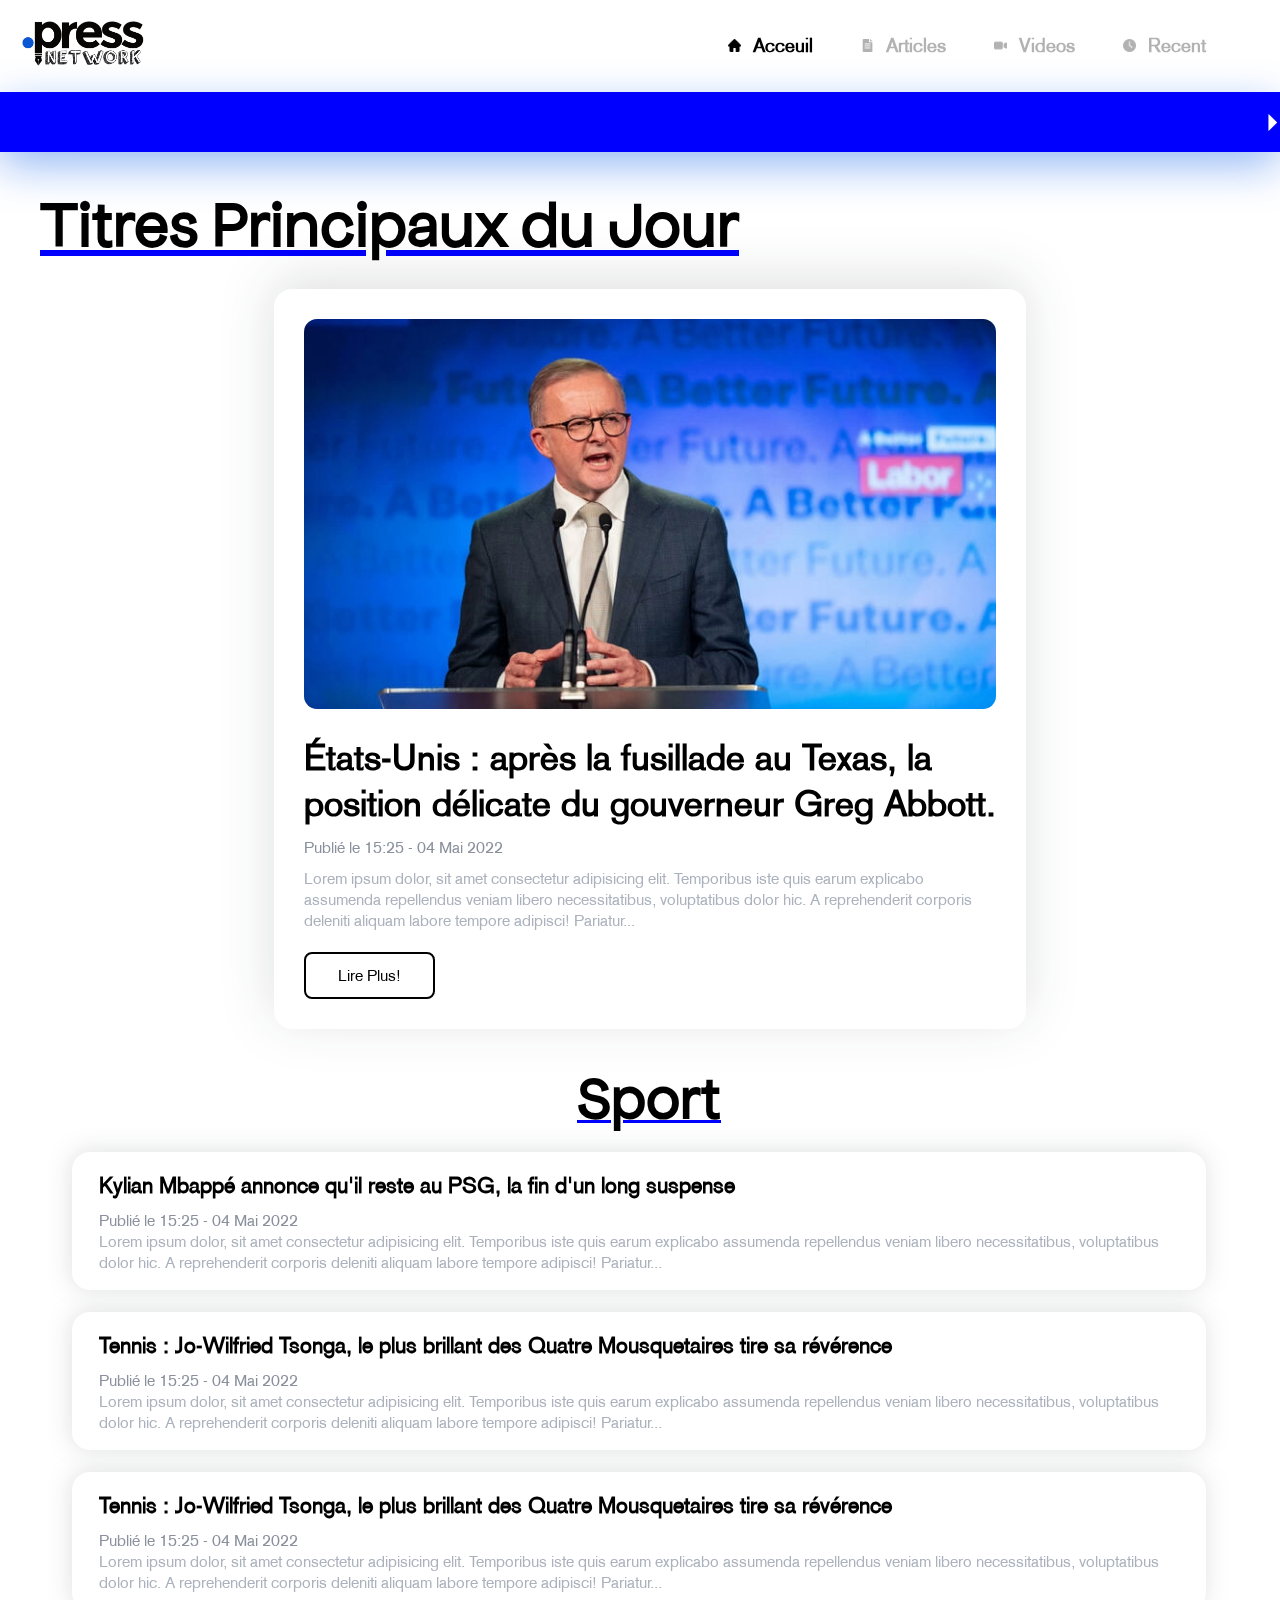
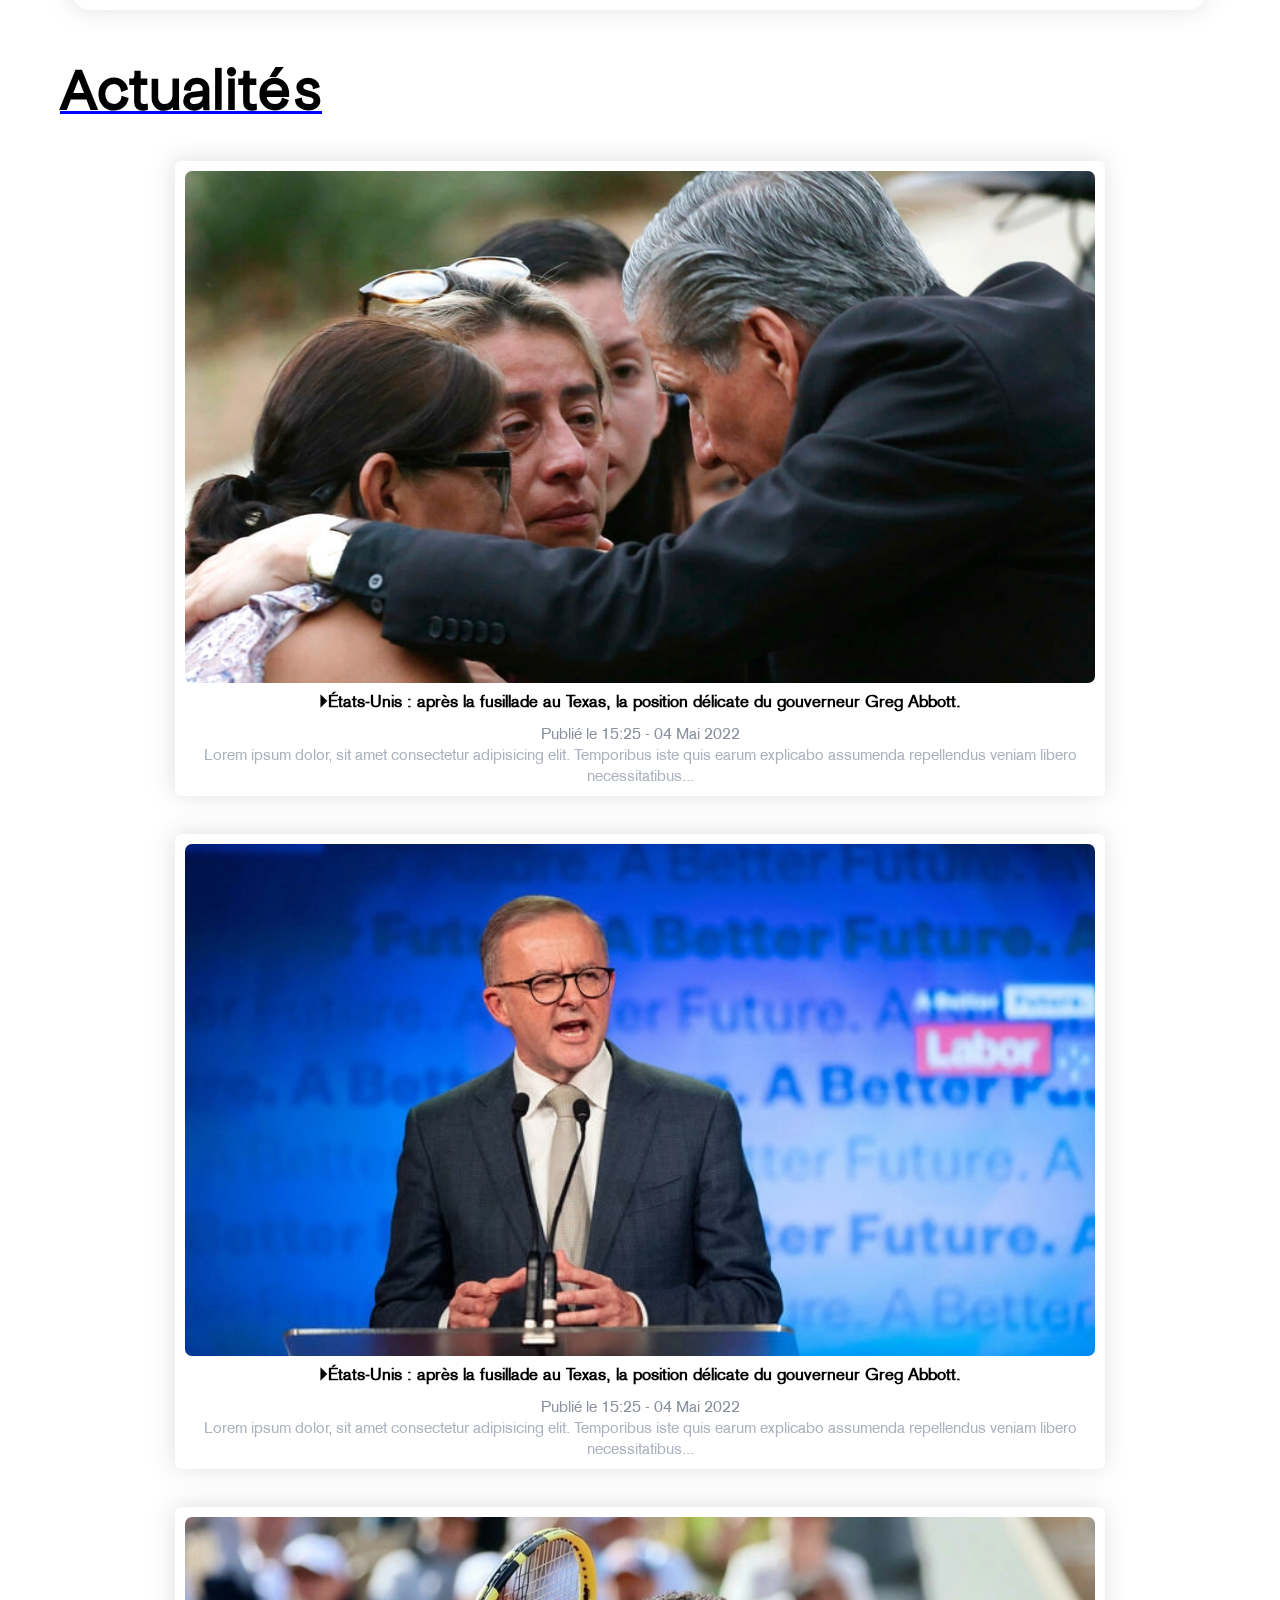
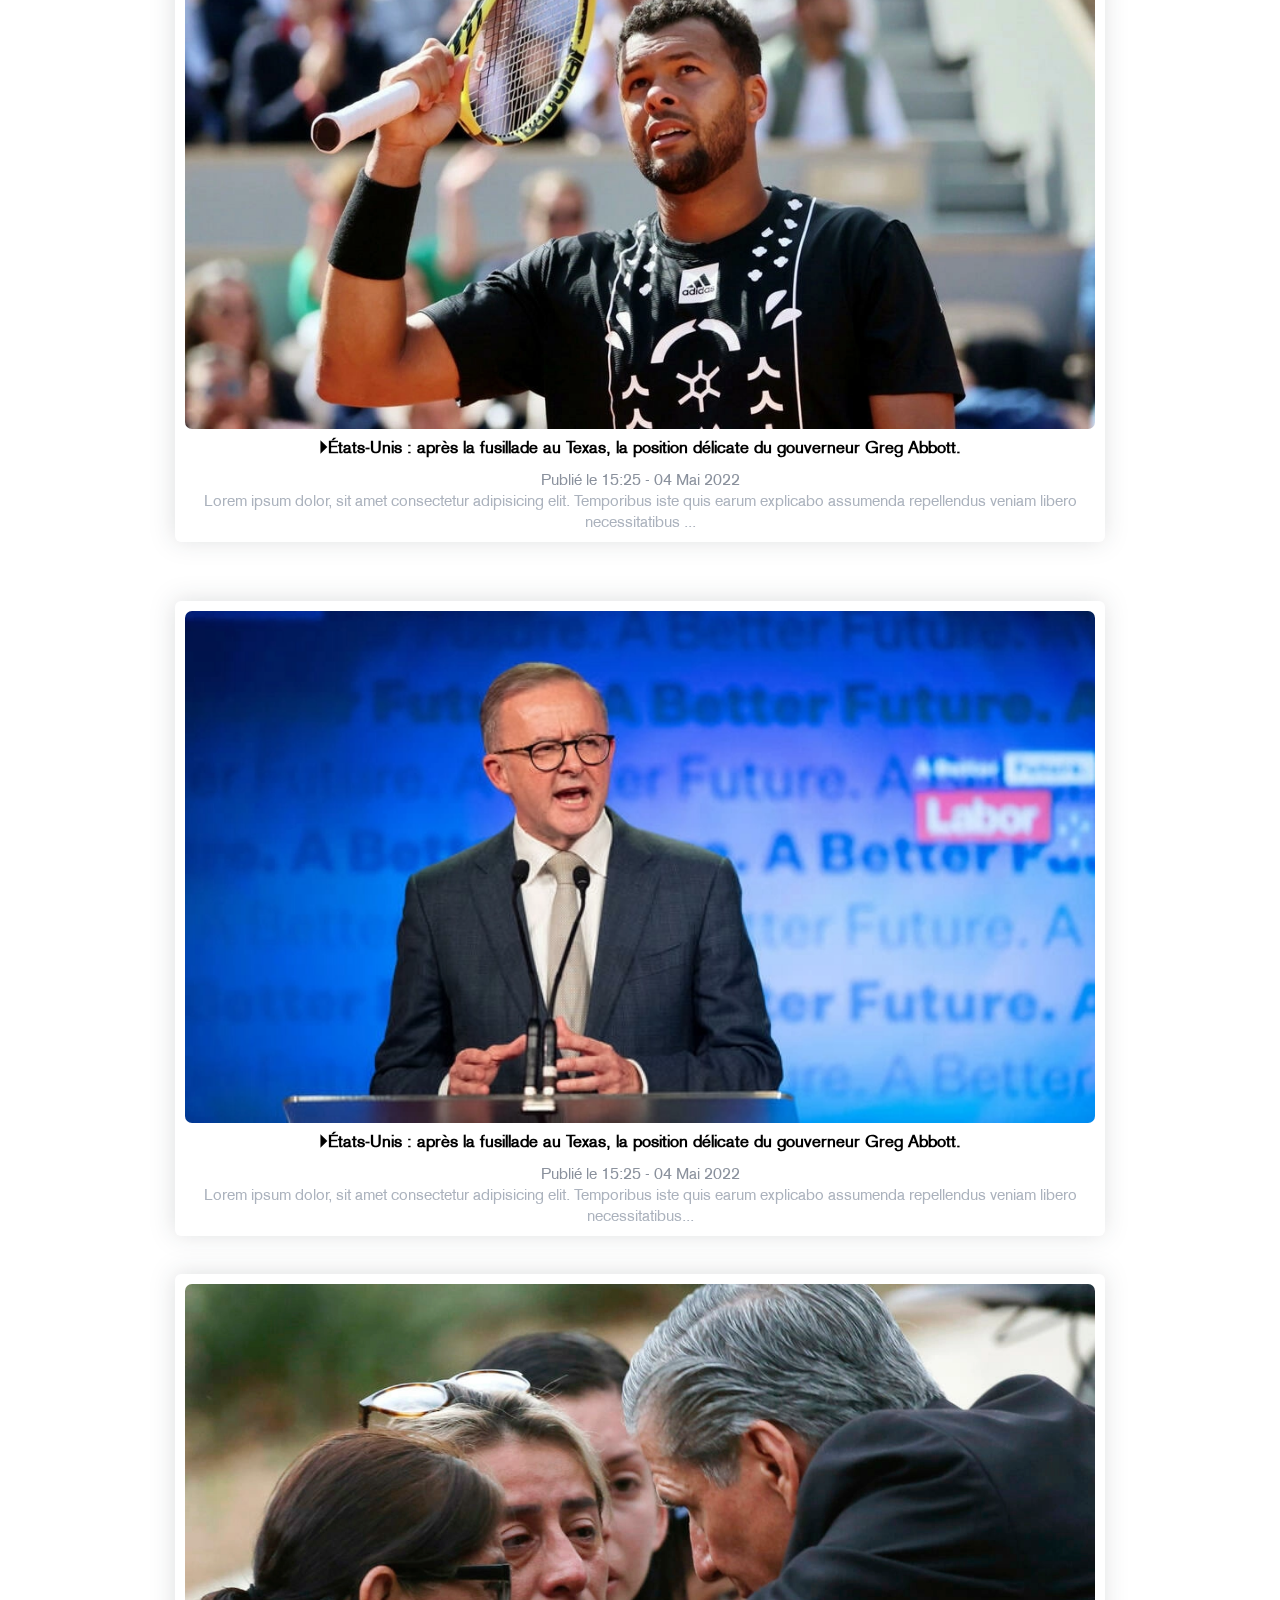
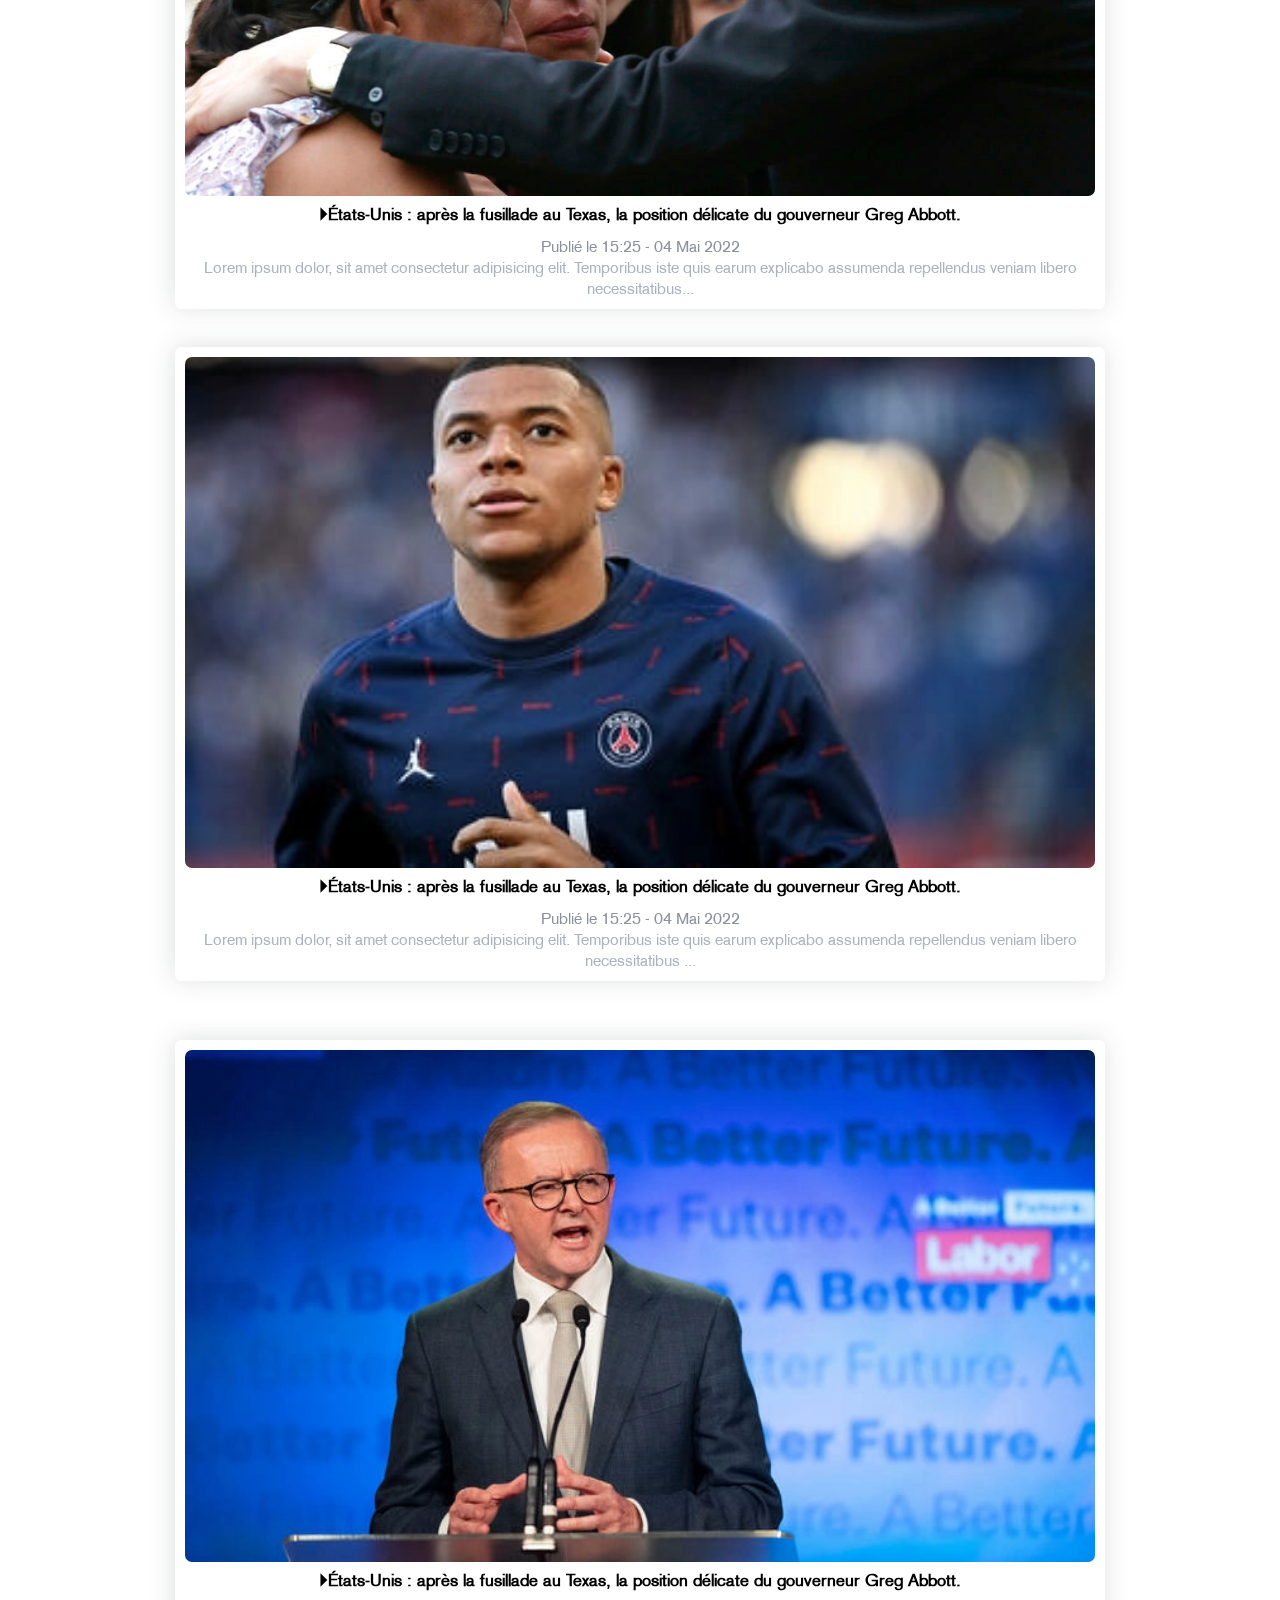
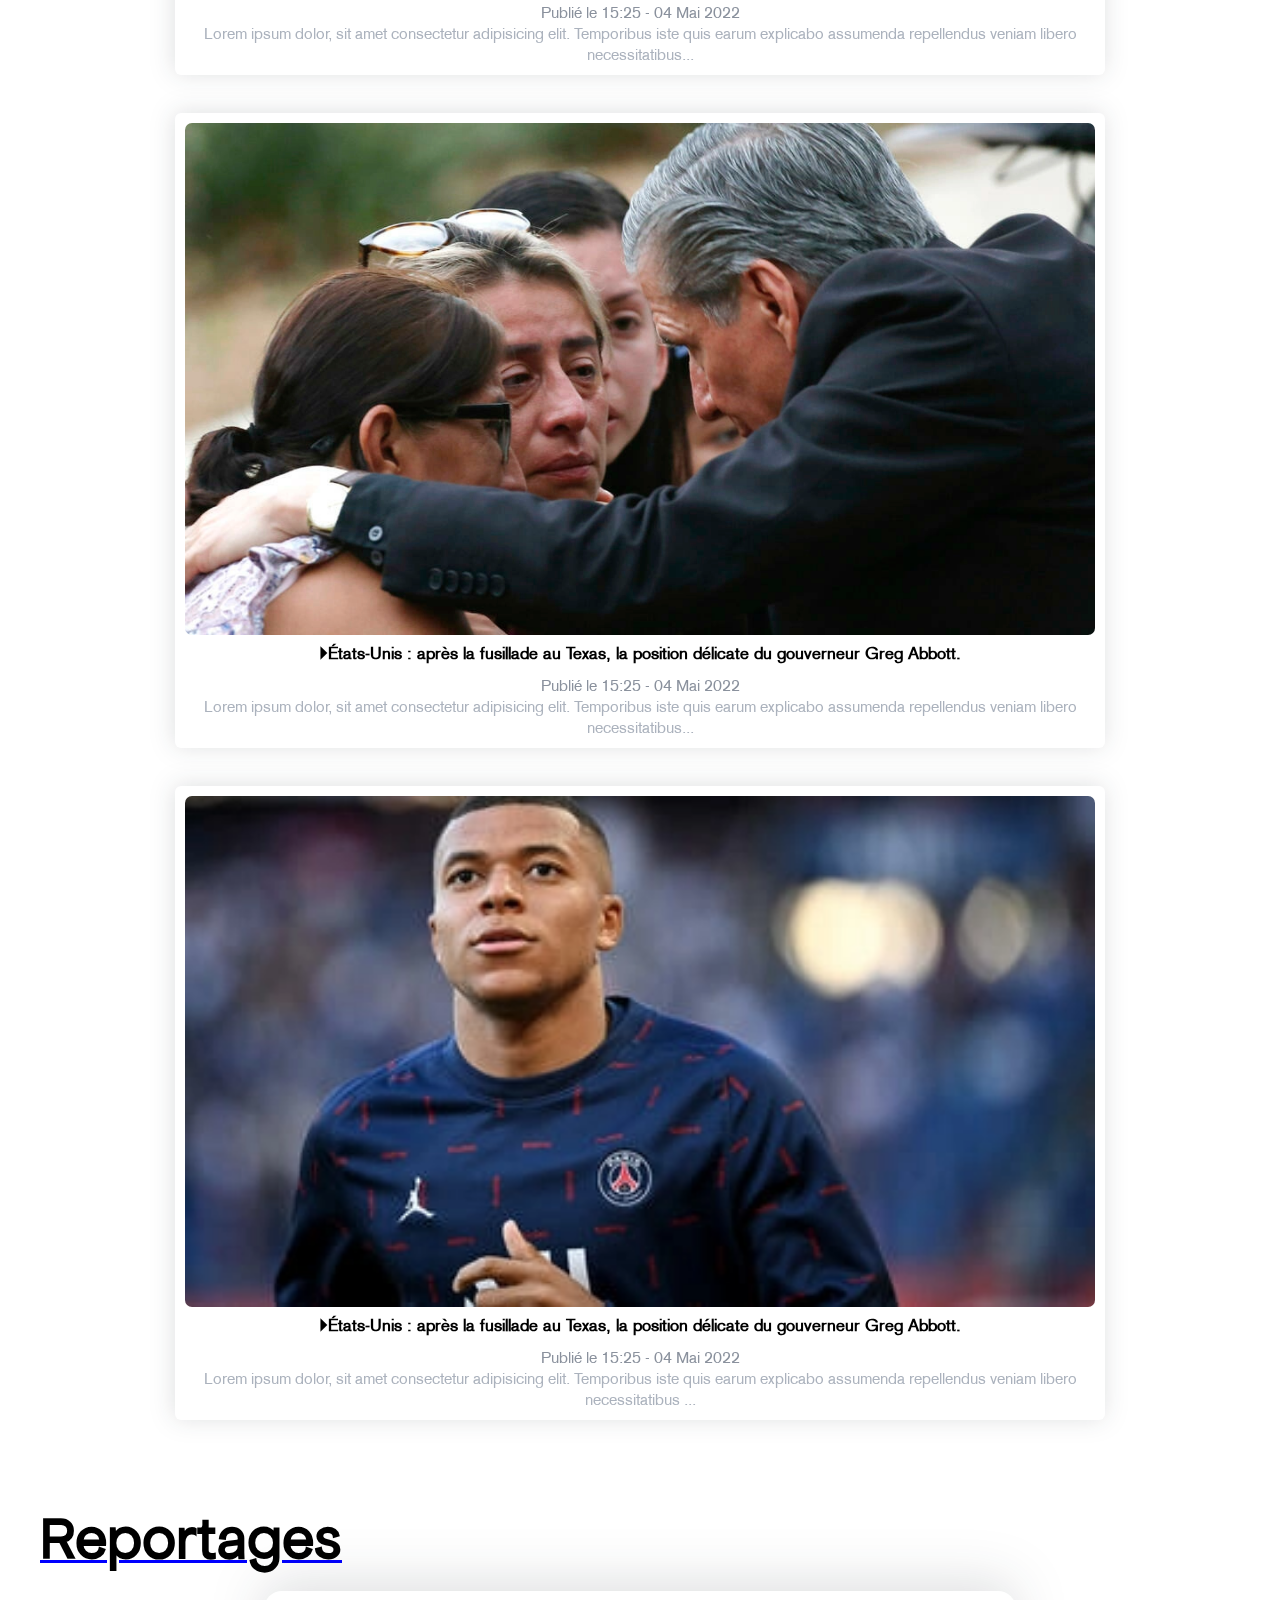
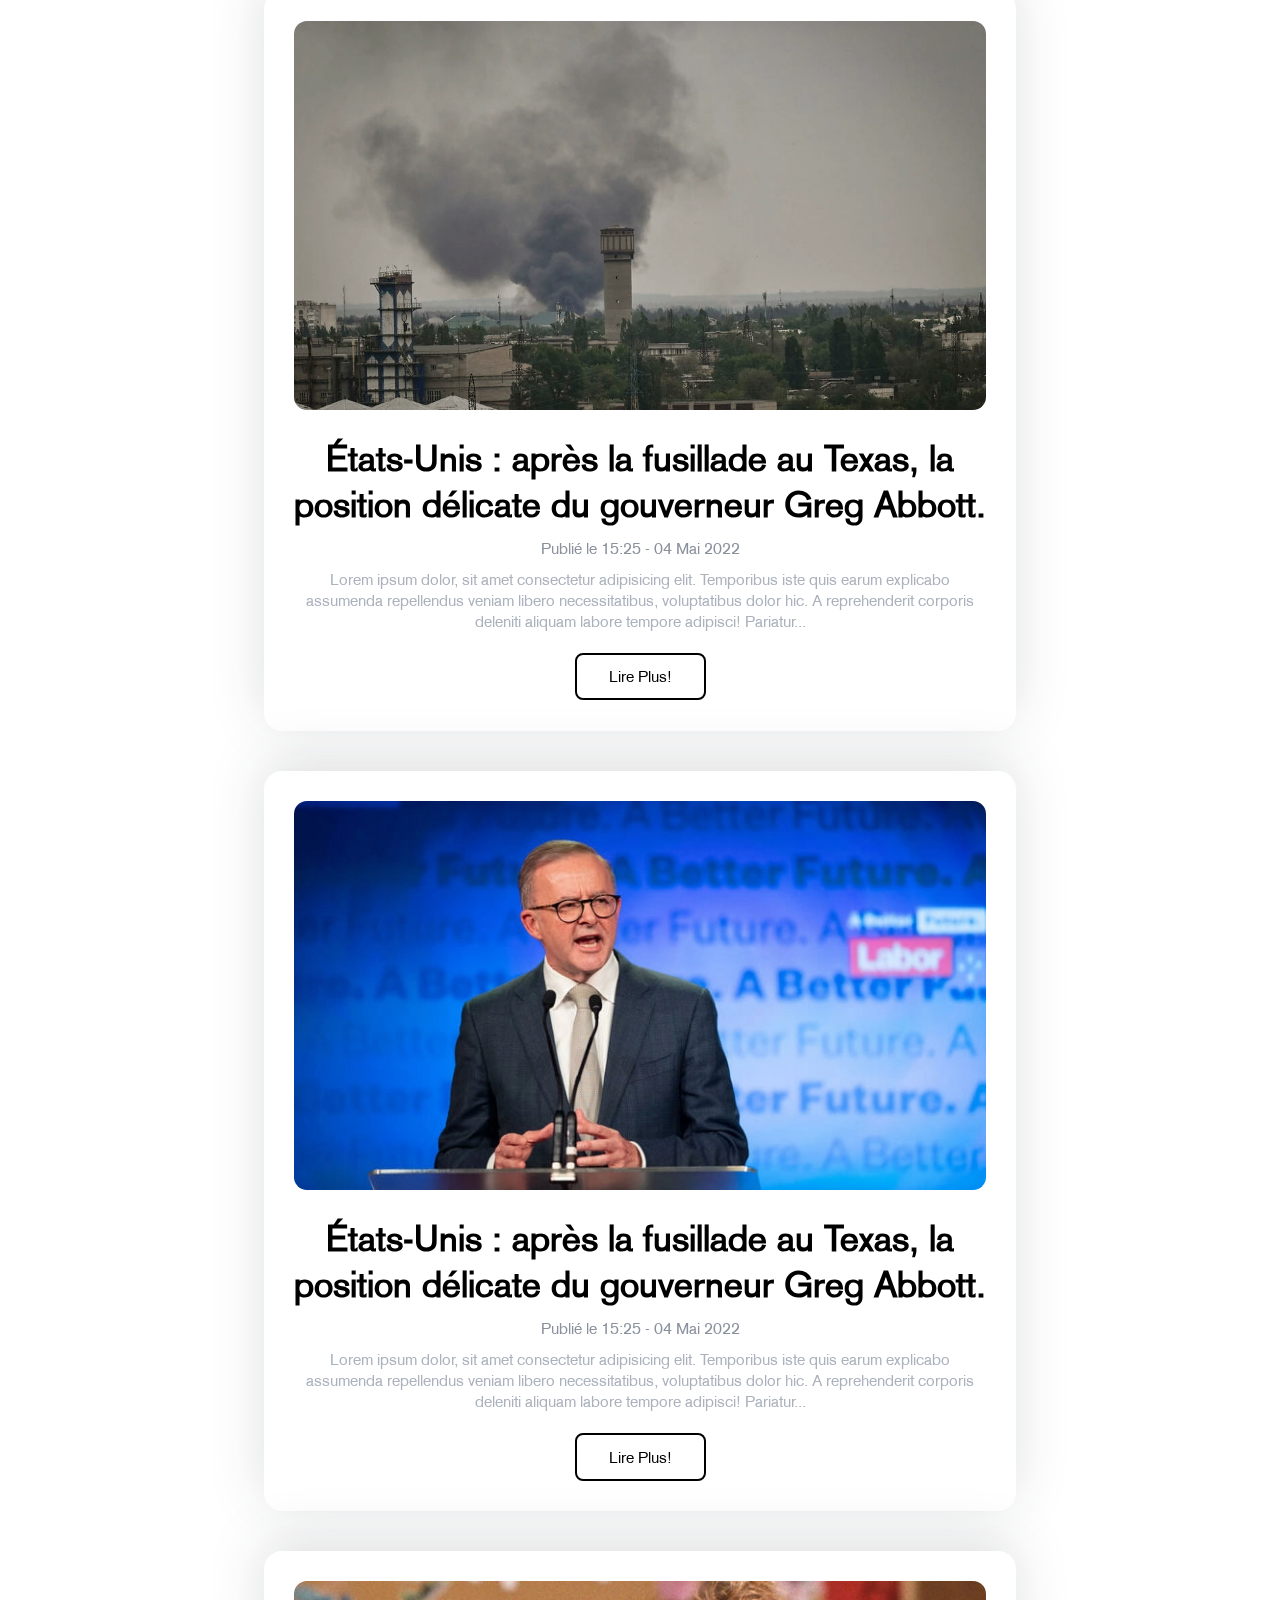
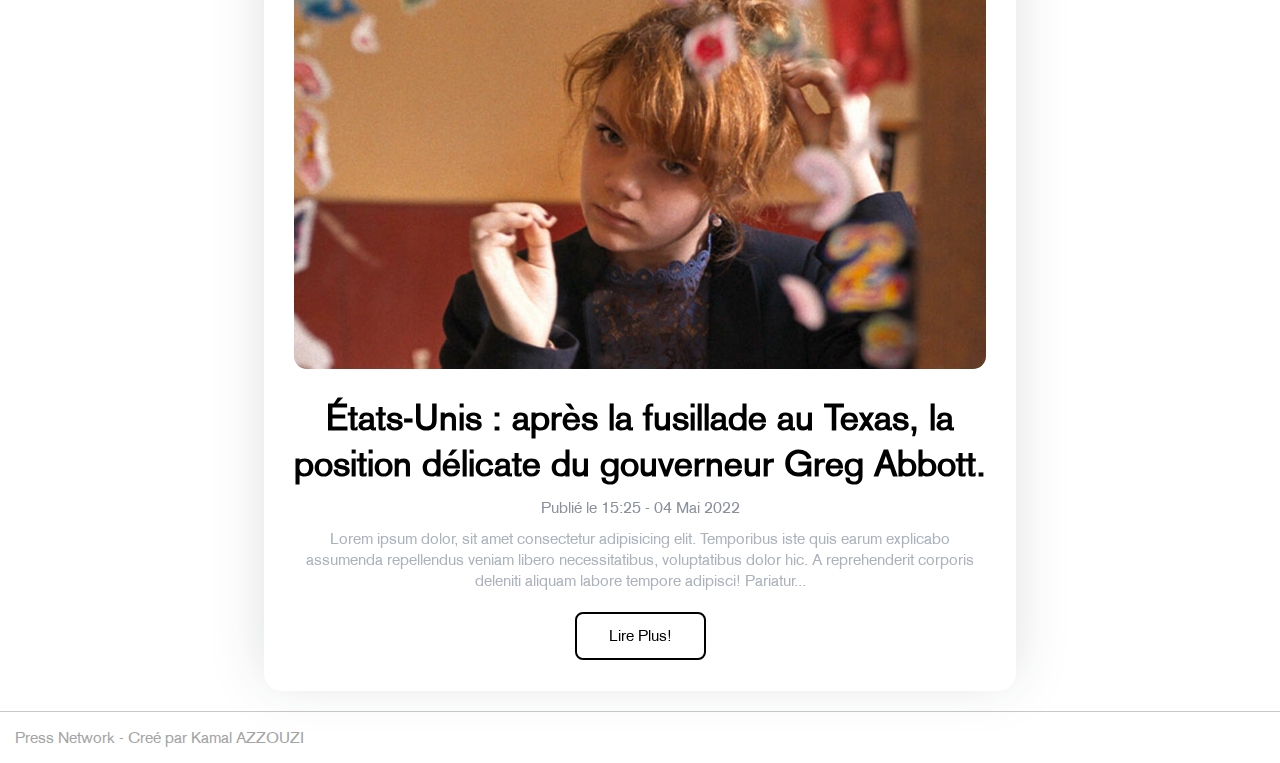
==== index.html @ fc808756 "v1.0" ====
<!DOCTYPE html>
<html lang="en">
<head>
    <meta charset="UTF-8">
    <meta http-equiv="X-UA-Compatible" content="IE=edge">
    <meta name="viewport" content="width=device-width, initial-scale=1.0">
    <link rel="stylesheet" href="/CSS/style.css">
    <link rel="shortcut icon" href="/Images/favicon.ico" type="image/x-icon">
    <title>Press Network - Projet</title>
</head>
<body>
    <div>
        <nav class="nav-bar"  id="top">
            <a href="#1"><img class="logo" src="/Images/main_logo.png" alt=""></a>
            <ul class="nav-menu">
                <li id="current"><img class="nav-icon"  src="/Images/home.png" alt=""><a href="index.html">Acceuil</a></li>
                <li><img class="nav-icon" src="/Images/letter.png" alt=""><a href="article.html">Articles</a></li>
                <li><img class="nav-icon" src="/Images/video-camera.png" alt=""><a href="#3">Videos</a></li>
                <li><img class="nav-icon" src="/Images/time.png" alt=""><a href="#4">Recent</a></li>
            </ul>
            <div class="hamburger">
                <span class="bar"></span>
                <span class="bar"></span>
                <span class="bar"></span>
            </div>
        </nav>
    </div>
    <div class="live">
        <p class="scrolling">⏵ Live news : Le Portugais Joao Almeida, à l'arrivée de la 9e étape du Giro, le 15 mai 2022 à Bockhaus Mountain, près de Chieti &nbsp; &nbsp; &nbsp; &nbsp; ⎼⎼ &nbsp; &nbsp; &nbsp; &nbsp; Guerre en Ukraine: La banque mondiale craint une récession mondiale</p>
    </div>
    <h1 class="mainTitle">Titres Principaux du Jour</h1>
    <div class="main">
        <div class="category-menu">
            <br>
            <h3> Categories</h3>
            <br>
            <br>
            <ul>
                <li><a href="">Politique</a></li>
                <li><a href="">Sport</a></li>
                <li><a href="">Economie</a></li>
                <li><a href="">Santé</a></li>
                <li><a href="">Téchnologie</a></li>
            </ul>
        </div>
        <div class="main-heading">
            <img src="/Images/000_32AP2DE.webp" alt="">
            <br>
            <br>
            <h2 class="article-title"><a href="">États-Unis : après la fusillade au Texas, la position délicate du gouverneur Greg Abbott.</a></h2>
            <p class="date-publication">Publié le 15:25 - 04 Mai 2022</p>
            <p class="description">Lorem ipsum dolor, sit amet consectetur adipisicing elit. 
            Temporibus iste quis earum explicabo assumenda repellendus 
            veniam libero necessitatibus, voluptatibus dolor hic. A reprehenderit 
            corporis deleniti aliquam labore tempore adipisci! Pariatur...</p>
            <br>
            <a href="/article-page.html"><button class="read-more">Lire Plus!</button></a>
        </div>
        <div class="cards">
            <h1>Sport</h1>
            <br>
            <div class="small-card">
                <div class="desc">
                    <h2 class="card-title"><a href="">Kylian Mbappé annonce qu'il reste au PSG, la fin d'un long suspense</a></h2>
                    <p class="date-publication-card">Publié le 15:25 - 04 Mai 2022</p>
                    <p class="card-description">Lorem ipsum dolor, sit amet consectetur adipisicing elit. 
                    Temporibus iste quis earum explicabo assumenda repellendus 
                    veniam libero necessitatibus, voluptatibus dolor hic. A reprehenderit 
                    corporis deleniti aliquam labore tempore adipisci! Pariatur...</p>
                </div>
            </div>
            <br>
            <div class="small-card">
                <div class="desc">
                    <h2 class="card-title"><a href="">Tennis : Jo-Wilfried Tsonga, le plus brillant des Quatre Mousquetaires tire sa révérence</a></h2>
                    <p class="date-publication-card">Publié le 15:25 - 04 Mai 2022</p>
                    <p class="card-description">Lorem ipsum dolor, sit amet consectetur adipisicing elit. 
                    Temporibus iste quis earum explicabo assumenda repellendus 
                    veniam libero necessitatibus, voluptatibus dolor hic. A reprehenderit 
                    corporis deleniti aliquam labore tempore adipisci! Pariatur...</p>
                </div>
            </div>
            <br>
            <div class="small-card">
                <div class="desc">
                    <h2 class="card-title"><a href="">Tennis : Jo-Wilfried Tsonga, le plus brillant des Quatre Mousquetaires tire sa révérence</a></h2>
                    <p class="date-publication-card">Publié le 15:25 - 04 Mai 2022</p>
                    <p class="card-description">Lorem ipsum dolor, sit amet consectetur adipisicing elit. 
                    Temporibus iste quis earum explicabo assumenda repellendus 
                    veniam libero necessitatibus, voluptatibus dolor hic. A reprehenderit 
                    corporis deleniti aliquam labore tempore adipisci! Pariatur...</p>
                </div>
            </div>
            <br>
        </div>
    </div>

    <div class="videos">
        <h1>Actualités</h1>
        <br>
    <center>
        <ul class="vid-list">
            <li class="card-container">
                <div class="video-card">
                    <a href=""><img class="video-img" src="/Images/AP22145084513318.webp" alt=""></a>
                    <div class="desc">
                        <h2 class="card-title"><a href="">⏵États-Unis : après la fusillade au Texas, la position délicate du gouverneur Greg Abbott.</a></h2>
                        <p class="date-publication-card">Publié le 15:25 - 04 Mai 2022</p>
                        <p class="card-description">Lorem ipsum dolor, sit amet consectetur adipisicing elit. 
                        Temporibus iste quis earum explicabo assumenda repellendus 
                        veniam libero necessitatibus...</p>
                    </div>
                </div>
            </li>
            <li class="card-container">
                <div class="video-card">
                    <a href=""><img class="video-img" src="/Images/000_32AP2DE.webp" alt=""></a>
                    <div class="desc">
                        <h2 class="card-title"><a href="">⏵États-Unis : après la fusillade au Texas, la position délicate du gouverneur Greg Abbott.</a></h2>
                        <p class="date-publication-card">Publié le 15:25 - 04 Mai 2022</p>
                        <p class="card-description">Lorem ipsum dolor, sit amet consectetur adipisicing elit. 
                        Temporibus iste quis earum explicabo assumenda repellendus 
                        veniam libero necessitatibus...</p>
                    </div>
                </div>
            </li>
            <li class="card-container">
                <div class="video-card">
                    <a href=""><img class="video-img" src="/Images/20220524-tsonga-roland-prw-m.webp" alt=""></a>
                    <div class="desc">
                        <h2 class="card-title"><a href="">⏵États-Unis : après la fusillade au Texas, la position délicate du gouverneur Greg Abbott.</a></h2>
                        <p class="date-publication-card">Publié le 15:25 - 04 Mai 2022</p>
                        <p class="card-description">Lorem ipsum dolor, sit amet consectetur adipisicing elit. 
                        Temporibus iste quis earum explicabo assumenda repellendus 
                        veniam libero necessitatibus ...</p>
                    </div>
                </div>
            </li>
        </ul>
        <br>
        <ul class="vid-list">
                <li class="card-container">
                    <div class="video-card">
                        <a href=""><img class="video-img" src="/Images/000_32AP2DE.webp" alt=""></a>
                        <div class="desc">
                            <h2 class="card-title"><a href="">⏵États-Unis : après la fusillade au Texas, la position délicate du gouverneur Greg Abbott.</a></h2>
                            <p class="date-publication-card">Publié le 15:25 - 04 Mai 2022</p>
                            <p class="card-description">Lorem ipsum dolor, sit amet consectetur adipisicing elit. 
                            Temporibus iste quis earum explicabo assumenda repellendus 
                            veniam libero necessitatibus...</p>
                        </div>
                    </div>
                </li>
                <li class="card-container">
                    <div class="video-card">
                        <a href=""><img class="video-img" src="/Images/AP22145084513318.webp" alt=""></a>
                        <div class="desc">
                            <h2 class="card-title"><a href="">⏵États-Unis : après la fusillade au Texas, la position délicate du gouverneur Greg Abbott.</a></h2>
                            <p class="date-publication-card">Publié le 15:25 - 04 Mai 2022</p>
                            <p class="card-description">Lorem ipsum dolor, sit amet consectetur adipisicing elit. 
                            Temporibus iste quis earum explicabo assumenda repellendus 
                            veniam libero necessitatibus...</p>
                        </div>
                    </div>
                </li>
                <li class="card-container">
                    <div class="video-card">
                        <a href=""><img class="video-img" src="/Images/000_32AP7TN.webp" alt=""></a>
                        <div class="desc">
                            <h2 class="card-title"><a href="">⏵États-Unis : après la fusillade au Texas, la position délicate du gouverneur Greg Abbott.</a></h2>
                            <p class="date-publication-card">Publié le 15:25 - 04 Mai 2022</p>
                            <p class="card-description">Lorem ipsum dolor, sit amet consectetur adipisicing elit. 
                            Temporibus iste quis earum explicabo assumenda repellendus 
                            veniam libero necessitatibus ...</p>
                        </div>
                    </div>
                </li>
        </ul>
        <br>
        <ul class="vid-list">
            <li class="card-container">
                <div class="video-card">
                    <a href=""><img class="video-img" src="/Images/000_32AP2DE.webp" alt=""></a>
                    <div class="desc">
                        <h2 class="card-title"><a href="">⏵États-Unis : après la fusillade au Texas, la position délicate du gouverneur Greg Abbott.</a></h2>
                        <p class="date-publication-card">Publié le 15:25 - 04 Mai 2022</p>
                        <p class="card-description">Lorem ipsum dolor, sit amet consectetur adipisicing elit. 
                        Temporibus iste quis earum explicabo assumenda repellendus 
                        veniam libero necessitatibus...</p>
                    </div>
                </div>
            </li>
            <li class="card-container">
                <div class="video-card">
                    <a href=""><img class="video-img" src="/Images/AP22145084513318.webp" alt=""></a>
                    <div class="desc">
                        <h2 class="card-title"><a href="">⏵États-Unis : après la fusillade au Texas, la position délicate du gouverneur Greg Abbott.</a></h2>
                        <p class="date-publication-card">Publié le 15:25 - 04 Mai 2022</p>
                        <p class="card-description">Lorem ipsum dolor, sit amet consectetur adipisicing elit. 
                        Temporibus iste quis earum explicabo assumenda repellendus 
                        veniam libero necessitatibus...</p>
                    </div>
                </div>
            </li>
            <li class="card-container">
                <div class="video-card">
                    <a href=""><img class="video-img" src="/Images/000_32AP7TN.webp" alt=""></a>
                    <div class="desc">
                        <h2 class="card-title"><a href="">⏵États-Unis : après la fusillade au Texas, la position délicate du gouverneur Greg Abbott.</a></h2>
                        <p class="date-publication-card">Publié le 15:25 - 04 Mai 2022</p>
                        <p class="card-description">Lorem ipsum dolor, sit amet consectetur adipisicing elit. 
                        Temporibus iste quis earum explicabo assumenda repellendus 
                        veniam libero necessitatibus ...</p>
                    </div>
                </div>
            </li>
    </ul>
    </center>
    </div>
    <div class="trending">
        <h1>Reportages</h1>
        <br>
        <center>
        <div class="main-trends">
            <div class="main-heading">
                <img src="/Images/000_32AN9K9-1.webp" alt="">
                <br>
                <br>
                <h2 class="article-title"><a href="">États-Unis : après la fusillade au Texas, la position délicate du gouverneur Greg Abbott.</a></h2>
                <p class="date-publication">Publié le 15:25 - 04 Mai 2022</p>
                <p class="description">Lorem ipsum dolor, sit amet consectetur adipisicing elit. 
                Temporibus iste quis earum explicabo assumenda repellendus 
                veniam libero necessitatibus, voluptatibus dolor hic. A reprehenderit 
                corporis deleniti aliquam labore tempore adipisci! Pariatur...</p>
                <br>
                <a href="/article-page.html"><button class="read-more">Lire Plus!</button></a>
            </div>
            <div class="main-heading">
                <img src="/Images/000_32AP2DE.webp" alt="">
                <br>
                <br>
                <h2 class="article-title"><a href="">États-Unis : après la fusillade au Texas, la position délicate du gouverneur Greg Abbott.</a></h2>
                <p class="date-publication">Publié le 15:25 - 04 Mai 2022</p>
                <p class="description">Lorem ipsum dolor, sit amet consectetur adipisicing elit. 
                Temporibus iste quis earum explicabo assumenda repellendus 
                veniam libero necessitatibus, voluptatibus dolor hic. A reprehenderit 
                corporis deleniti aliquam labore tempore adipisci! Pariatur...</p>
                <br>
                <a href="/article-page.html"><button class="read-more">Lire Plus!</button></a>
            </div>
            <div class="main-heading">
                <img src="/Images/Dalva.webp" alt="">
                <br>
                <br>
                <h2 class="article-title"><a href="">États-Unis : après la fusillade au Texas, la position délicate du gouverneur Greg Abbott.</a></h2>
                <p class="date-publication">Publié le 15:25 - 04 Mai 2022</p>
                <p class="description">Lorem ipsum dolor, sit amet consectetur adipisicing elit. 
                Temporibus iste quis earum explicabo assumenda repellendus 
                veniam libero necessitatibus, voluptatibus dolor hic. A reprehenderit 
                corporis deleniti aliquam labore tempore adipisci! Pariatur...</p>
                <br>
                <a href="/article-page.html"><button class="read-more">Lire Plus!</button></a>
            </div>
        </div>
        </center>
    </div>
    <a href="#top">
        <div class="go-top">
            <center>
                <img class="up-arrow" src="/Images/up-arrow.png" alt="">
            </center>
        </div>
    </a>
    <footer>
        <p>Press Network - Creé par Kamal AZZOUZI</p>
    </footer>
    <script src="script.js"></script>
</body>
</html>
---- CSS/style.css ----
*
{
    font-family: akzidenz;
    padding: 0;
    margin: 0;
    box-sizing: border-box;
    scroll-behavior: smooth;
}

h1, h2, h3, h4, h5, h6{
    font-family: Apfel;
}

@font-face {
    font-family: Akzidenz;
    src: url(/Fonts/Akzidenz-grotesk-roman.ttf);
}

@font-face {
    font-family: Apfel;
    src: url(/Fonts/ApfelGrotezk-Regular.otf);
}

.main{
    padding-top: 30px;
    padding-left: 20px;
    display: flex;
    gap: 20px;
}

/*     Nav Bar Styling     */

.logo
{   
    filter: hue-rotate(230deg);
    width: 8em;
    transition: all 0.3s ease;
}

.logo:hover
{   
    transform: skew(3deg);
}

.nav-bar{
    z-index: 1000;
    padding: 20px;
    width: 100%;
    align-items: center;
    display: flex;
    background-color: rgb(255, 255, 255);
    filter: drop-shadow(-1px -10px 46px rgba(21, 27, 37, 0.139));
    list-style: none;
    text-decoration: none;
    justify-content: space-between;
}

.nav-menu{
    display: flex;
    justify-content: space-between;
    align-items: center;
}

.nav-bar ul{
    padding-right: 30px;
}

#current{    
    filter: opacity(100%);
}

.nav-icon{
    width: 25px;
    padding-right: 12px;
}

.nav-bar li {
    display: inline-block;
    padding: 0px 24px 0px 24px;
    position: relative;
    transition: all 0.23s linear;
    top: 0;
    filter: opacity(30%);
}

.nav-bar li a:hover{
    color: rgb(0, 0, 0);
    text-decoration: blue 1.3px underline;
}

.nav-bar li a{
    font-family: Akzidenz;
    font-weight: 600;
    font-size: 19px;
    text-decoration: none;
    color: rgb(0, 0, 0);
}

.nav-bar li:hover{
    top: -4px;
    filter: opacity(100%);
}

.hamburger{
    display: none;
    cursor: pointer;
}

.bar{
    display: block;
    width: 25px;
    height: 3px;
    margin: 5px auto;
    -webkit-transition: all 0.23s ease-in-out;
    transition: all 0.23s ease-in-out;
    background-color: rgb(189, 199, 205);
}

@media(max-width: 868px)
{
    .hamburger{
        display: block;
    }

    .hamburger.active .bar:nth-child(2){
        opacity: 0;
    }

    .hamburger.active .bar:nth-child(1){
        transform: translateY(8px) rotate(45deg);
    }

    .hamburger.active .bar:nth-child(3){
        transform: translateY(-8px) rotate(-45deg);
    }

    .live{
        position: relative;
    }

    .nav-bar{
        position: fixed;
    }

    .main{
        padding-top: 60px;
    }

    .nav-menu{
        position: fixed;
        right: -100%;
        top: 70px;
        gap: 0;
        flex-direction: column;
        background-color: white;
        width: 100%;
        text-align: center;
        transition: 0.3s;
    }

    .nav-menu li{
        margin: 16px 0;
        padding-bottom: 20px;
    }

    .nav-menu.active{
        right: 0;
    }

}

/*      Live tag styling    */

.live{
    position: sticky;
    z-index: 1;
    padding: 0.6em;
    top: 0px;
    overflow: hidden;
    width: 100%;
    filter: drop-shadow(-1px 14px 22px rgba(5, 90, 238, 0.411));
    font-size: 1.5em;
    background-color: blue;
    color: white;
}

.scrolling{
    white-space: nowrap;
    transform: translateX(100%);
    animation: scrolling 27s linear infinite;
}

@keyframes scrolling{
    0% {
        transform: translateX(100%);
    }
    100% {
        transform: translateX(-100%);
    }
}

/*     Category Menu Styling     */

.category-menu{
    background-color: rgb(255, 255, 255);
    filter: drop-shadow(-1px -10px 46px rgba(21, 27, 37, 0.139));
    border-radius: 18px;
    padding: 20px 50px 70px 17px;
    width: 230px;
    height: 500px;
}

.category-menu h3{
    font-family: Apfel;
    font-size: 2.5em;
    color: black;
}

.category-menu li{
    font-size: 1.4em;
    padding: 15px 0px 15px 0px;
    list-style: none;
    transition: all 0.23s linear;
    left: 0px;
}

.category-menu a{
    font-family: Akzidenz;
    position: relative;
    text-decoration: none;
    color: rgb(135, 149, 156);
    transition: all 0.23s linear;
    left: 0px;
}

.category-menu a:hover{
    color: blue;
    left: 9px;
    text-decoration: blue 1.3px underline;
}

/*     Main heading Styling     */

.mainTitle{
    padding-top: 30px;
    font-size: 4em;
    padding-left: 40px;
    text-decoration: underline;
    text-decoration-color: blue;
}

.main-heading{
    background-color: rgb(255, 255, 255);
    filter: drop-shadow(-1px -10px 26px rgba(21, 27, 37, 0.139));
    border-radius: 18px;
    padding: 30px;
    width: 716px;
    height: 740px;
    max-width: 47em;
}

.main-heading img{
    max-width: 45em;
    border-radius: 13px;
    width: 41em;
}

.article-title a{
    padding-top: 2px;
    padding-bottom: 20px;
    font-size: 1.5em;
    text-decoration: none;
    color: black;
    position: relative;
    left: 0;
    transition: all 0.23s ease-in;
}

.article-title a:hover{
    text-decoration: underline 2px blue;
    left: 10px;
}

.date-publication{
    padding-top: 10px;
    color: rgb(138, 145, 157);
}

.description{
    padding-top: 10px;
    color: rgb(171, 178, 189);
}

.read-more{
    padding: 0.7em 2em 0.7em 2em;
    font-size: 1em;
    color: black;
    cursor: pointer;
    background: none;
    border: 2px solid black;
    border-radius: 8px;
    transition: all 0.2s ease-in-out;
}

.read-more:hover{
    
    color: rgb(255, 255, 255);
    background: blue;
    border: 2px solid blue;
    filter: drop-shadow(-1px -1px 12px rgba(0, 89, 255, 0.641));

}

/*     Card heading Styling     */

.cards h1{
    font-size: 3.7em;
    padding-left: 20px;
    text-decoration: underline 3px;
    text-decoration-color: blue;
}

.small-card{
    display: flex;
    width: 90%;
    background-color: rgb(255, 255, 255);
    filter: drop-shadow(-1px -1px 12px rgba(21, 27, 37, 0.139));
    border-radius: 18px;
    padding: 17px;
    margin-bottom: 15px;
}

.card-img{
    border-radius: 12px;
    height: 60px;
}

.date-publication-card{
    padding-top: 10px;
    color: rgb(138, 145, 157);
}

.desc{
    padding-left: 10px;
}

.card-title a{
    font-size: 0.9em;
    width: 60%;
    text-decoration: none;
    color: black;
    transition: all 0.23s ease-in;
}

.card-title a:hover{
    font-size: 0.9em;
    width: 60%;
    text-decoration: underline 2px blue;
}

.card-description{
    color: rgb(171, 178, 189);
}

/*     Video Section Styling     */

.videos{
    padding: 40px;
}

.video-card{
    padding: 10px;
    width: 80%;
    background-color: rgb(255, 255, 255);
    filter: drop-shadow(-1px -1px 12px rgba(21, 27, 37, 0.139));
    border-radius: 6px;
    transition: all 0.23s ease;
}

.video-card:hover{
    transform: scale(1.03);
}

.videos h1{
    font-size: 3.7em;
    padding-left: 20px;
    text-decoration: underline 3px;
    text-decoration-color: blue;
}

.vid-list{
    display: flex;
    list-style: none;
}

.video-img{
    border-radius: 7px;
    width: 100%;
}

.video-card .card-title{
    font-size: 1.2em;
    width: 100%;
}

.video-card .card-description{
    width: 100%;
}

.video-card .desc{
    padding-left: 0;
}

/*     Trending Section Styling     */

.trending{
    padding: 20px;
    justify-content: center;
}

.main-trends{
    justify-content: space-around;
    display: flex;
    flex-wrap: wrap;
    gap: 40px;
}

.trending h1{
    font-size: 3.7em;
    padding-left: 20px;
    text-decoration: underline 3px;
    text-decoration-color: blue;
}

/*      Back to top button styling     */

.go-top{
    cursor: pointer;
    width: 50px;
    height: 50px;
    position: fixed;
    bottom: 0px;
    right: 0px;
    margin: 12px;
    margin-bottom: 64px;
    padding: 12px;
    border-radius: 7px;
    background-color: blue;
    filter: drop-shadow(-1px -1px 12px rgba(58, 94, 155, 0.315));
    transition: all 0.3s ease;
}

.go-top:hover{
    transform: rotate(5deg);
    filter: drop-shadow(-1px -1px 12px rgba(0, 89, 255, 0.641));
}

.up-arrow{
    width: 20px;
    filter: invert(1);
}

/*     Footer Styling     */

footer{
    bottom: 0;
    width: 100%;
    background-color: white;
    border-top: 1px solid rgb(201, 201, 201);
    color: rgb(163, 163, 163);
    padding: 15px;
}

@media only screen and (max-width: 1350px) {
    .category-menu{
        display: none;
    }

    .main-heading{
        margin: auto;
        width: 90%;
    }

    .main-heading img{
        width: 100%;
    }

    .main{
        display: block;
    }

    .small-card{
        margin: auto;
    }

    .vid-list{
        display: block;
    }

    .vid-list li{
        padding: 19px;
    }

    .go-top{
        display: none;
    }

    .cards h1{
        padding-top: 30px;
    }

    .article-content .article-card{
        display: block;
        width: 80%;
    }

    .article-page{
        display: none;
    }

}

/**     ARTICLE PAGE STYLING    **/

.article-card{
    width: 40%;
    background-color: rgb(255, 255, 255);
    filter: drop-shadow(-1px -1px 12px rgba(21, 27, 37, 0.139));
    border-radius: 18px;
    padding: 21px;
    margin-bottom: 15px;
}

.article-content h1{
    padding-top: 37px;
    font-size: 3.7em;
    padding-left: 120px;
    text-decoration: underline 3px;
    text-decoration-color: blue;
}

.cards{
    align-self: center;
    justify-content: center;
    margin: auto;
    display: flex;
    flex-wrap: wrap;
    gap: 22px;
    
}

.article-card .card-title a{
    font-size: 1.2em;
    text-decoration: none;
    color: rgb(0, 0, 0);
    transition: all 0.23s ease-in;
}

/**     article page styling    **/

.article-page{
    display: flex;
    padding: 20px;
}

.article-text{
    padding-left: 70px;
}

.article-page h1{
    padding-top: 37px;
    width: 100%;
    font-size: 2.7em;
    text-decoration: underline 3px;
    text-decoration-color: blue;
}

.user{
    border-radius: 99px;
    width: 70%;
    filter: drop-shadow(-1px -10px 46px rgba(21, 27, 37, 0.324));
}

.article-menu{
    background-color: rgb(255, 255, 255);
    filter: drop-shadow(-1px -10px 46px rgba(21, 27, 37, 0.219));
    border-radius: 18px;
    padding: 30px;
    width: 120%;
    height: 100%;
    transform: scale(0.9);
}

.article-menu li{
    font-size: 1.4em;
    padding: 15px 0px 15px 0px;
    list-style: none;
    transition: all 0.23s linear;
}

.article-menu a{
    font-family: Akzidenz;
    text-decoration: none;
    color: blue;
    transition: all 0.23s linear;
}

.user-desc{
    color: rgb(73, 73, 88);
}

.article-menu a:hover{
    color: blue;
}

.article-text p{
    font-size: 2em;
    padding-top: 60px;
    width: 90%;
}

.social-links{
    padding: 12px;
    display: flex;
    list-style: none;
    gap: 21px;
    padding-bottom: 40px;
}

.social-links li{
    border-radius: 12px;
    width: 40px;
    height: 40px;
    padding: 6px 10px;
}

.social-links li a img{
    width: 160%;
}
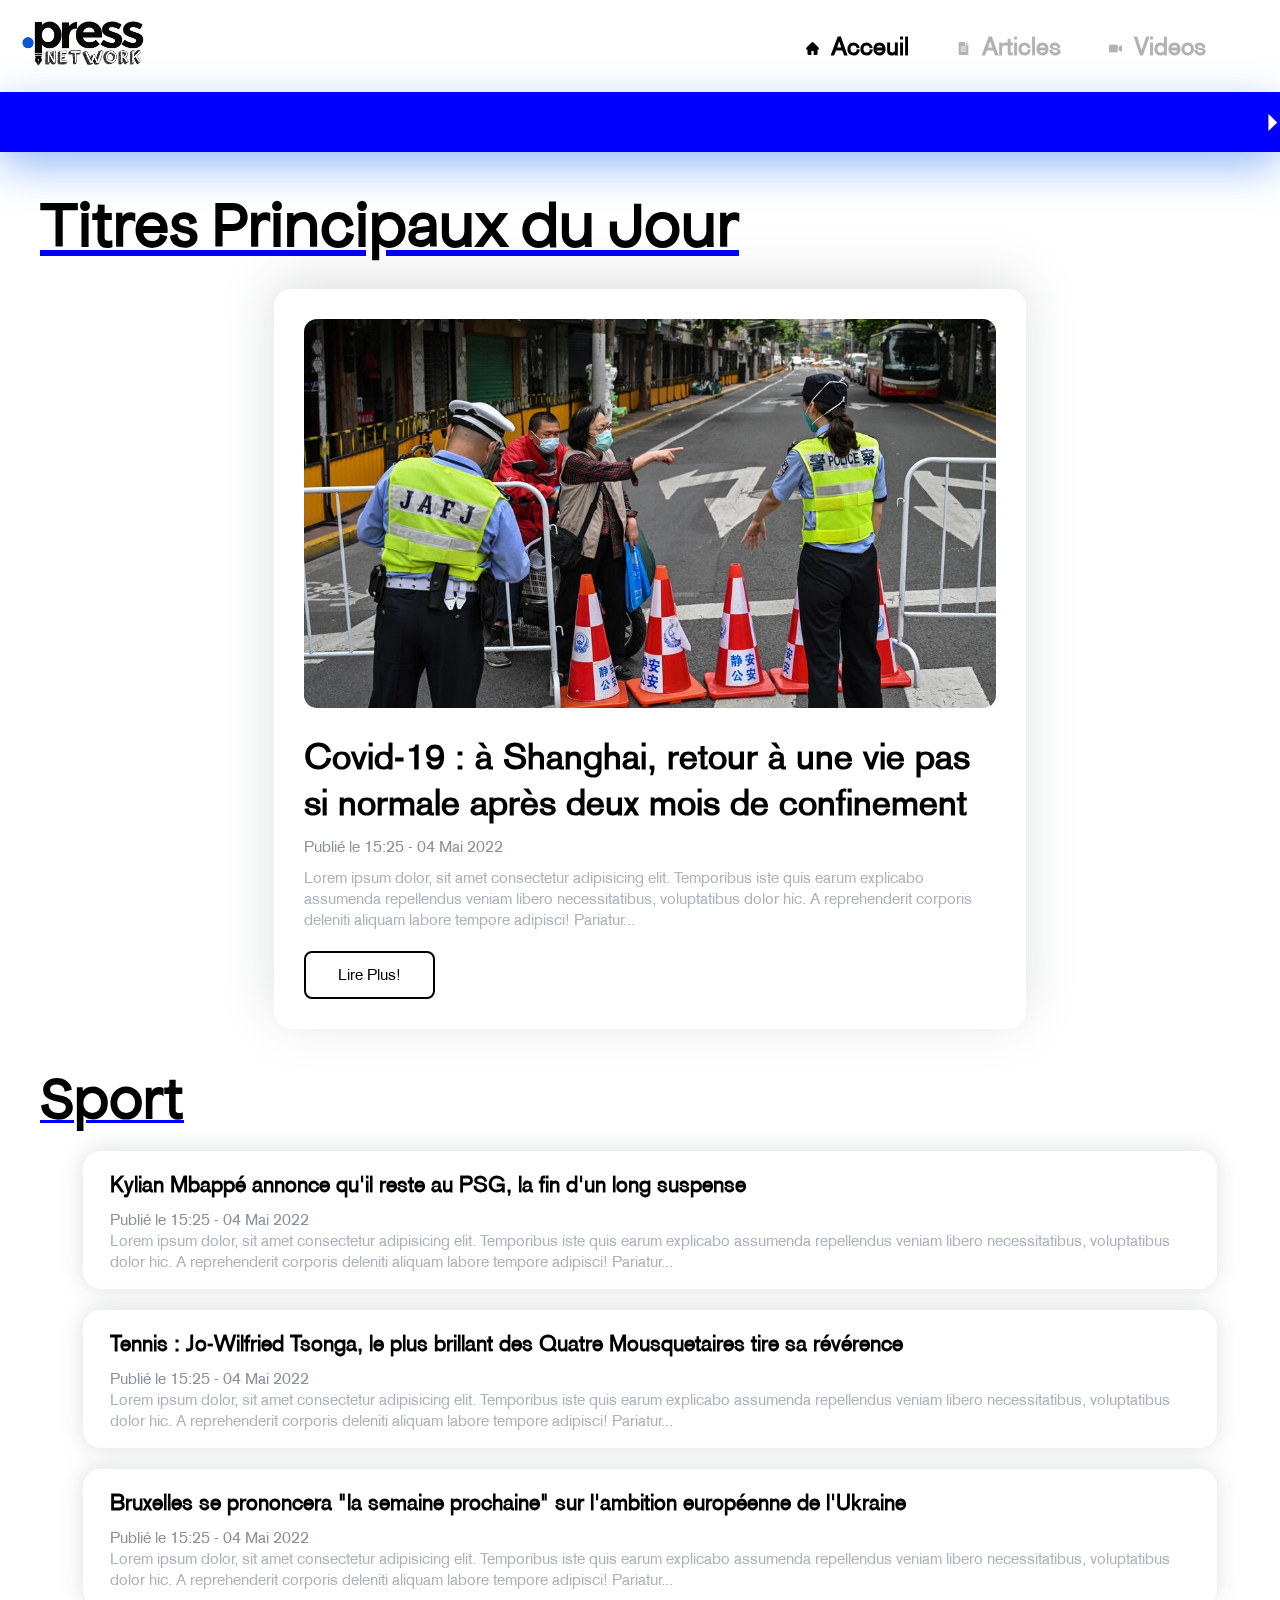
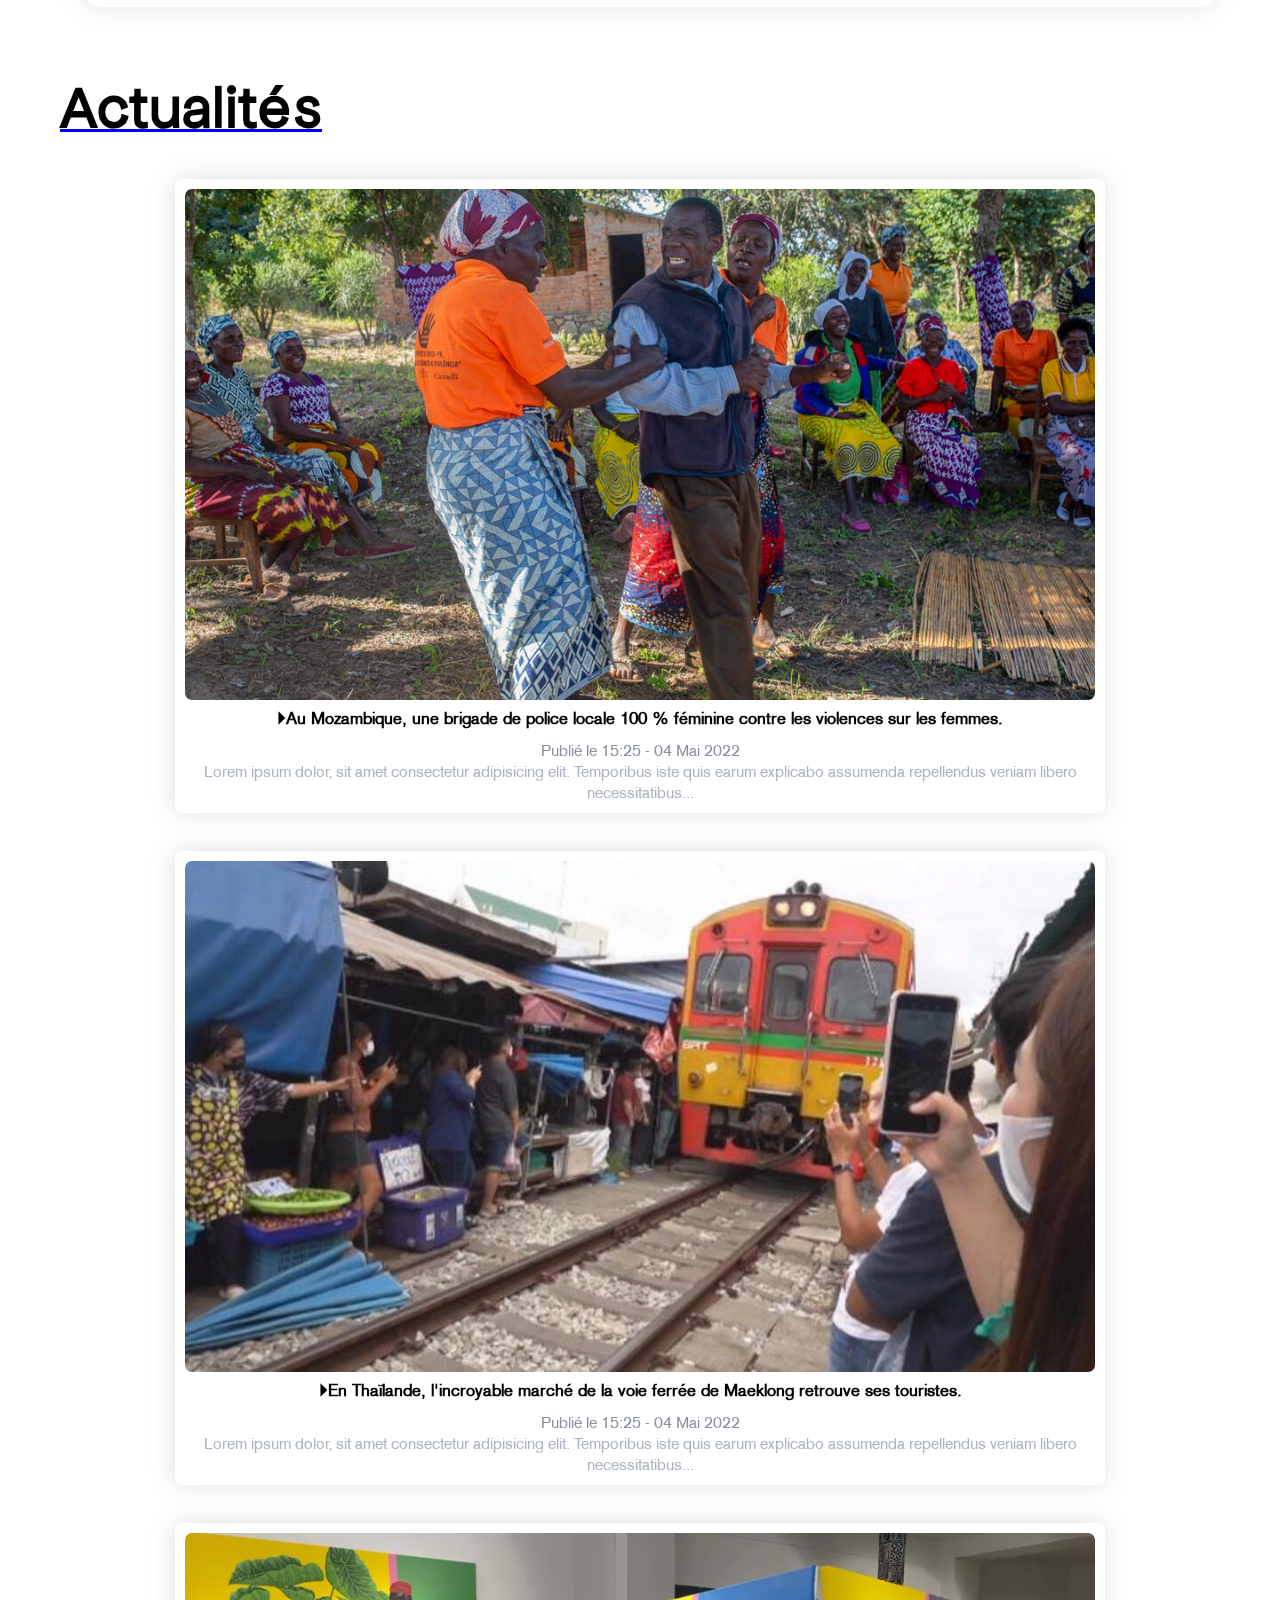
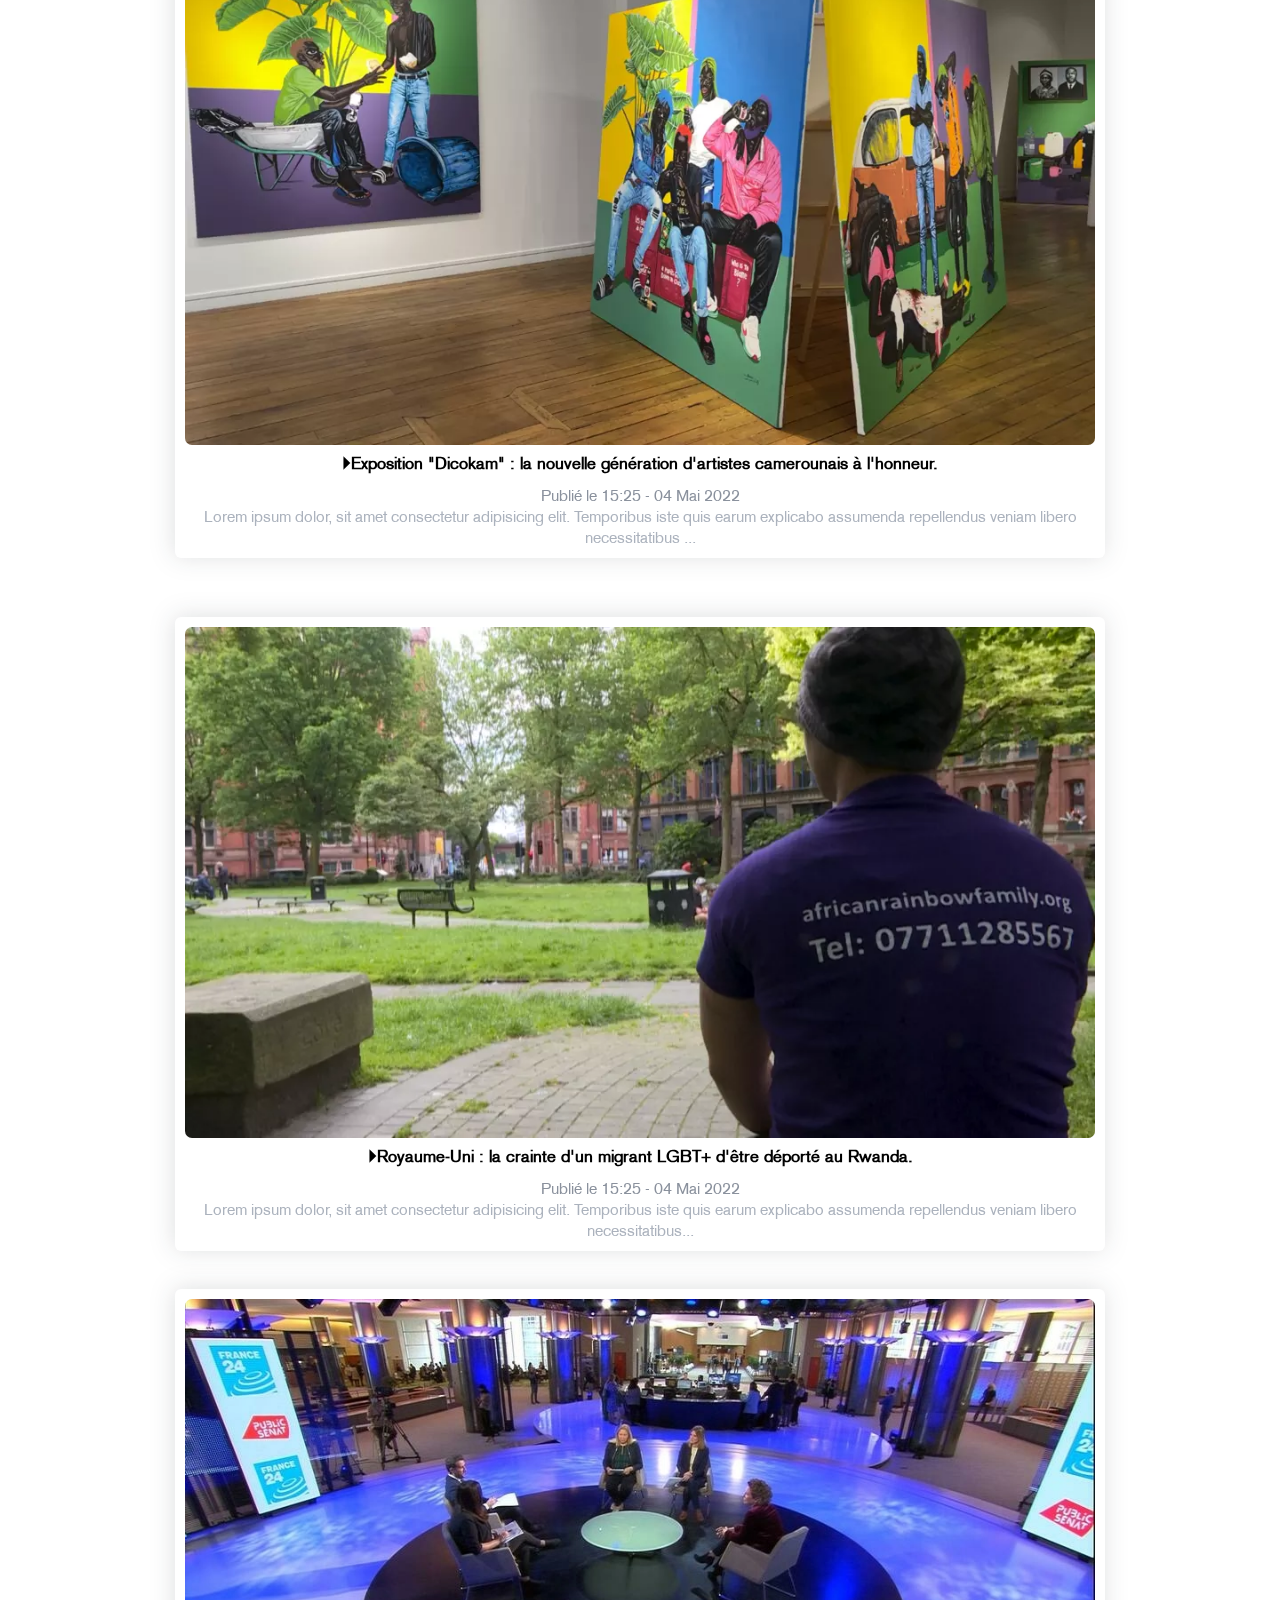
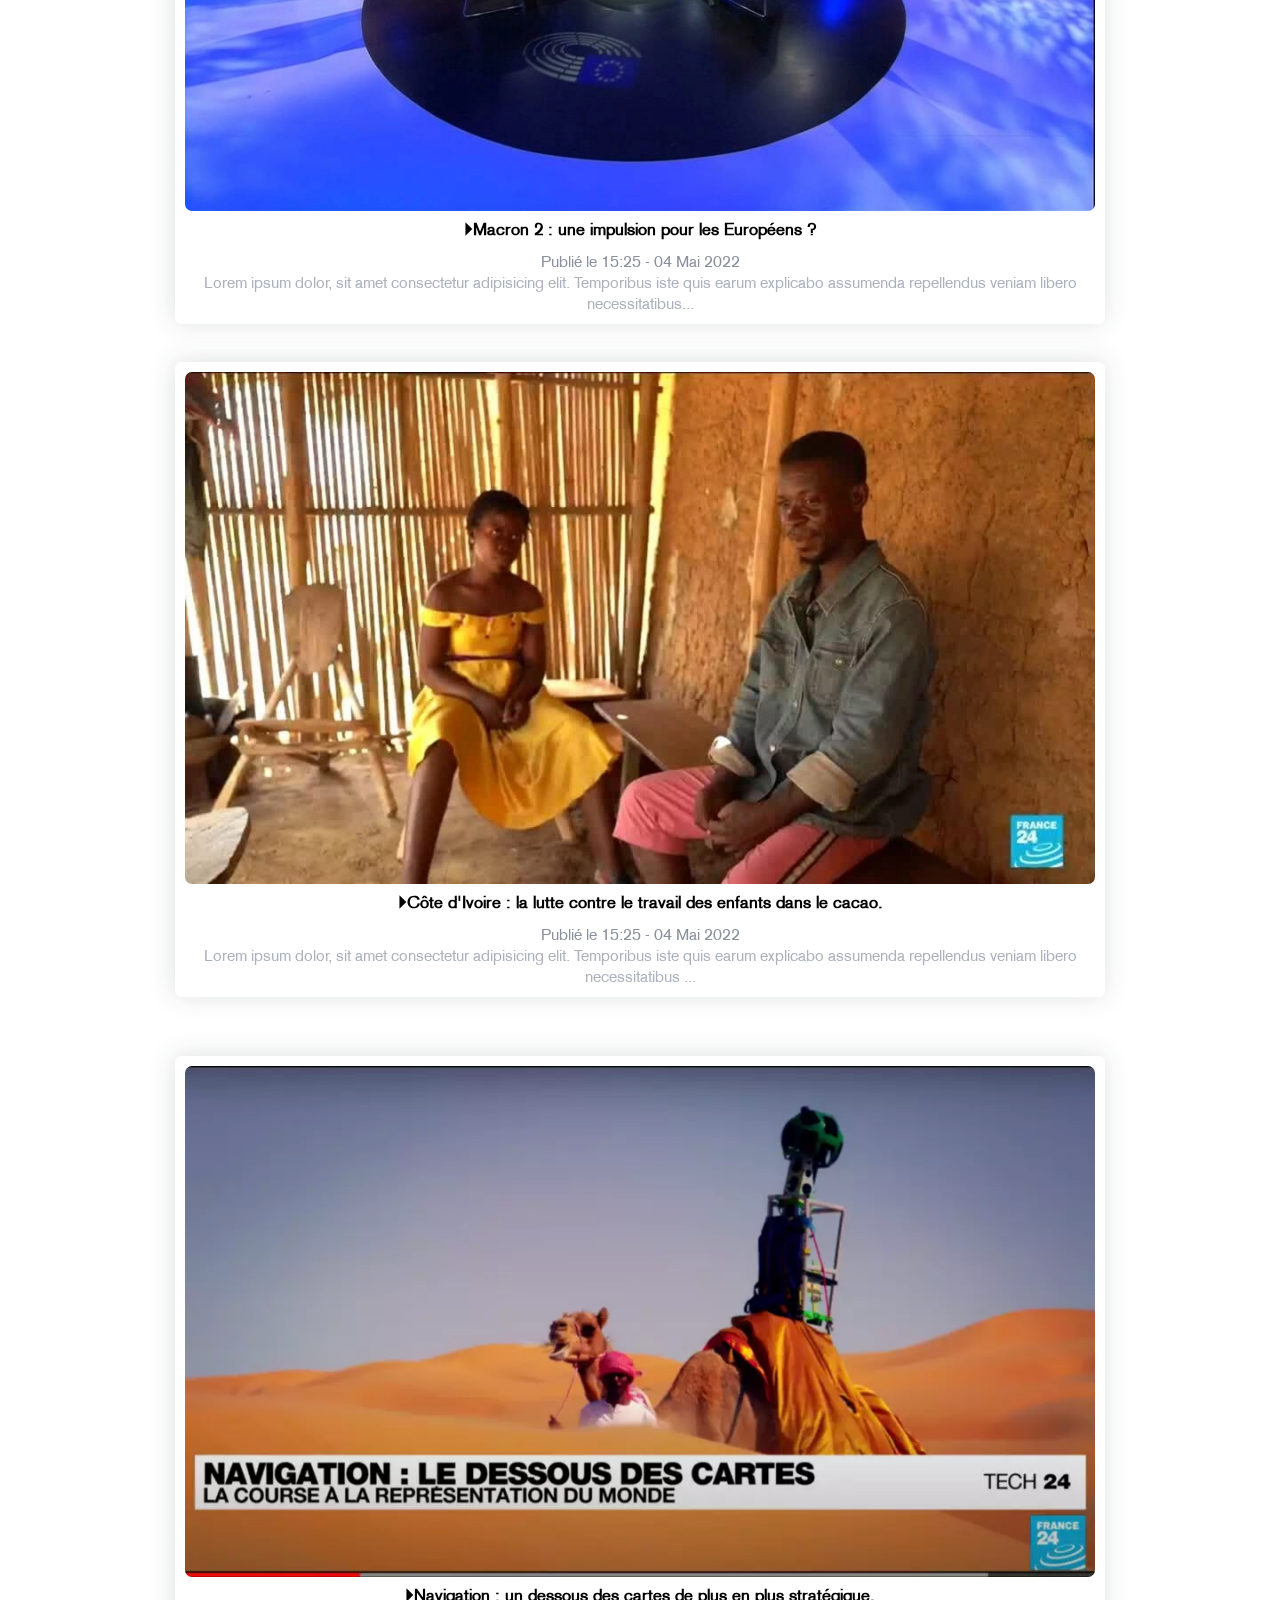
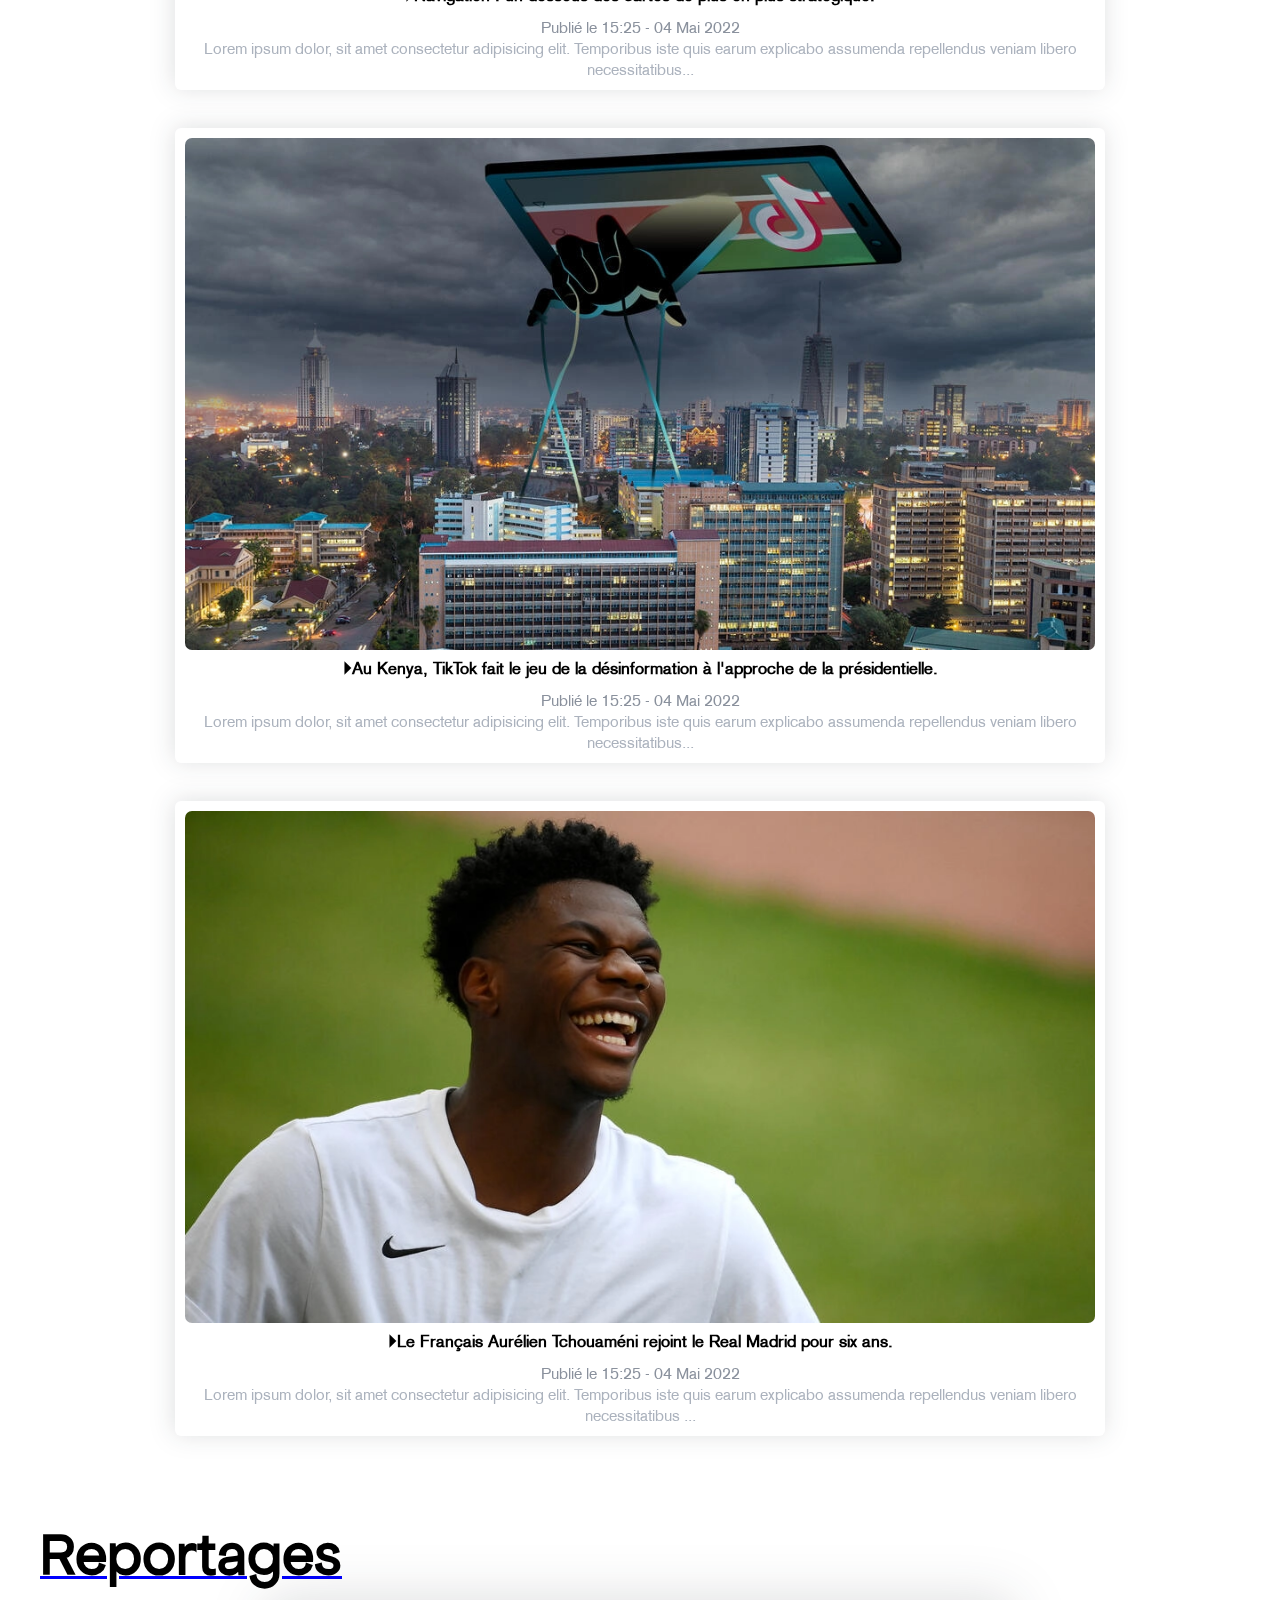
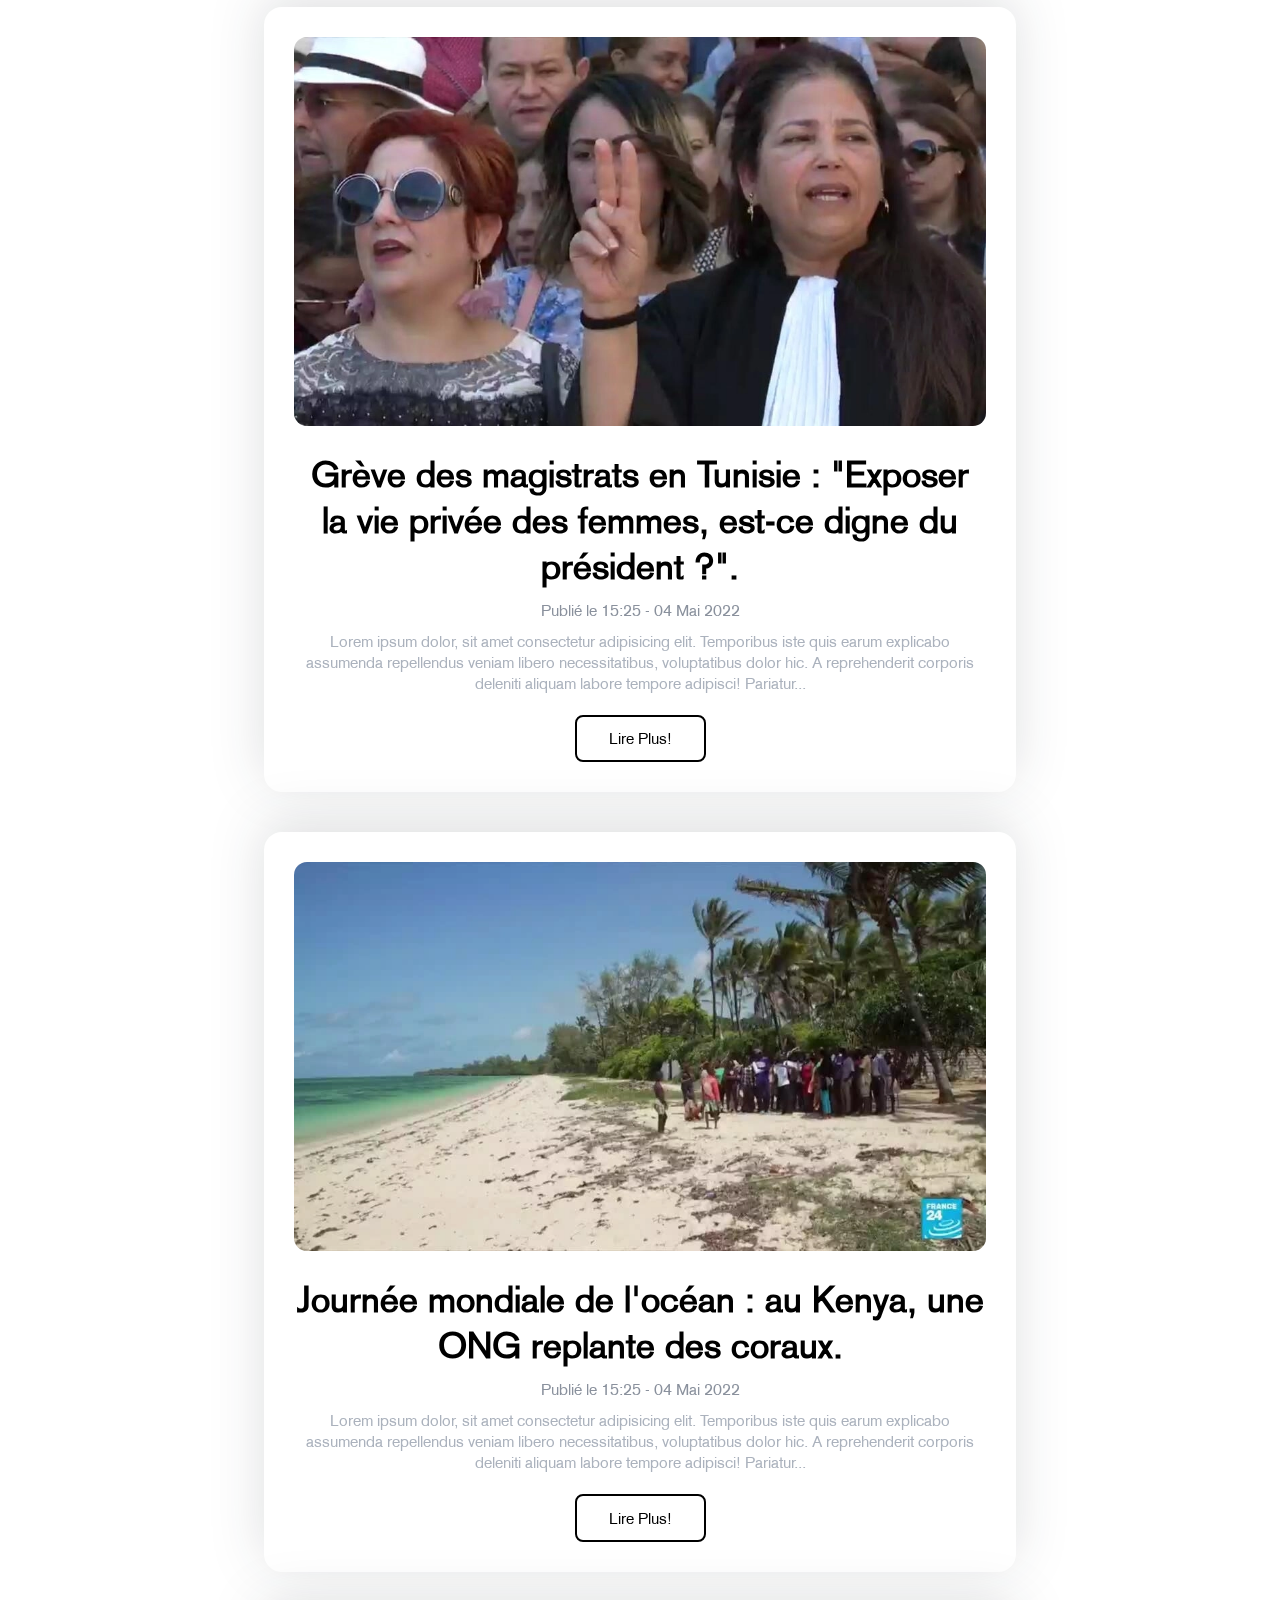
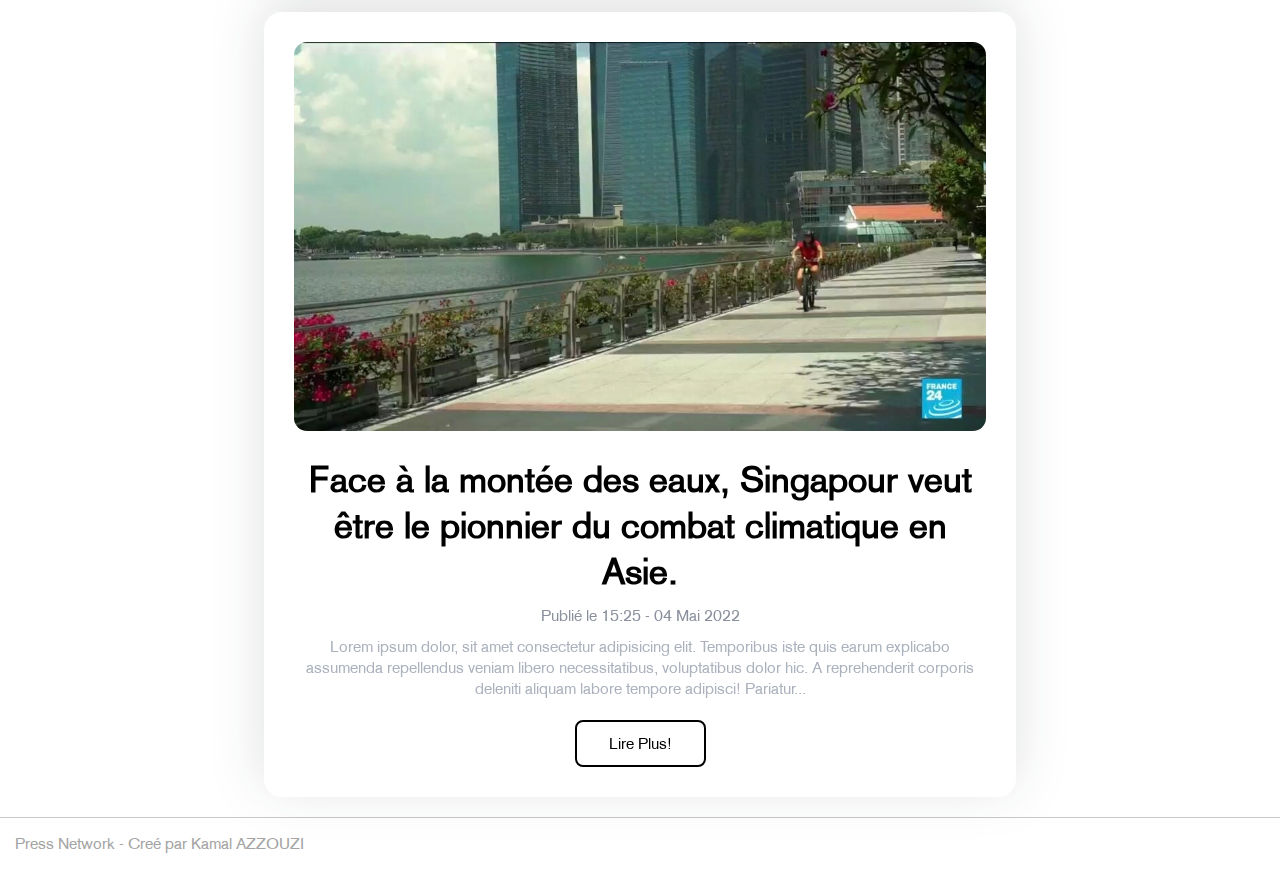
==== commit edcd87e4: "v2" ====
--- a/index.html
+++ b/index.html
@@ -6,7 +6,7 @@
     <meta name="viewport" content="width=device-width, initial-scale=1.0">
     <link rel="stylesheet" href="/CSS/style.css">
     <link rel="shortcut icon" href="/Images/favicon.ico" type="image/x-icon">
-    <title>Press Network - Projet</title>
+    <title>Press Network - Acceuil</title>
 </head>
 <body>
     <div>
@@ -15,8 +15,7 @@
             <ul class="nav-menu">
                 <li id="current"><img class="nav-icon"  src="/Images/home.png" alt=""><a href="index.html">Acceuil</a></li>
                 <li><img class="nav-icon" src="/Images/letter.png" alt=""><a href="article.html">Articles</a></li>
-                <li><img class="nav-icon" src="/Images/video-camera.png" alt=""><a href="#3">Videos</a></li>
-                <li><img class="nav-icon" src="/Images/time.png" alt=""><a href="#4">Recent</a></li>
+                <li><img class="nav-icon" src="/Images/video-camera.png" alt=""><a href="video.html">Videos</a></li>
             </ul>
             <div class="hamburger">
                 <span class="bar"></span>
@@ -36,18 +35,18 @@
             <br>
             <br>
             <ul>
-                <li><a href="">Politique</a></li>
-                <li><a href="">Sport</a></li>
-                <li><a href="">Economie</a></li>
-                <li><a href="">Santé</a></li>
-                <li><a href="">Téchnologie</a></li>
+                <li><a href="themed-page.html">Politique</a></li>
+                <li><a href="themed-page.html">Sport</a></li>
+                <li><a href="themed-page.html">Economie</a></li>
+                <li><a href="themed-page.html">Santé</a></li>
+                <li><a href="themed-page.html">Téchnologie</a></li>
             </ul>
         </div>
         <div class="main-heading">
-            <img src="/Images/000_32AP2DE.webp" alt="">
-            <br>
-            <br>
-            <h2 class="article-title"><a href="">États-Unis : après la fusillade au Texas, la position délicate du gouverneur Greg Abbott.</a></h2>
+            <img src="/Images/shanghai.webp" alt="">
+            <br>
+            <br>
+            <h2 class="article-title"><a href="">Covid-19 : à Shanghai, retour à une vie pas si normale après deux mois de confinement</a></h2>
             <p class="date-publication">Publié le 15:25 - 04 Mai 2022</p>
             <p class="description">Lorem ipsum dolor, sit amet consectetur adipisicing elit. 
             Temporibus iste quis earum explicabo assumenda repellendus 
@@ -83,7 +82,7 @@
             <br>
             <div class="small-card">
                 <div class="desc">
-                    <h2 class="card-title"><a href="">Tennis : Jo-Wilfried Tsonga, le plus brillant des Quatre Mousquetaires tire sa révérence</a></h2>
+                    <h2 class="card-title"><a href="">Bruxelles se prononcera "la semaine prochaine" sur l'ambition européenne de l'Ukraine</a></h2>
                     <p class="date-publication-card">Publié le 15:25 - 04 Mai 2022</p>
                     <p class="card-description">Lorem ipsum dolor, sit amet consectetur adipisicing elit. 
                     Temporibus iste quis earum explicabo assumenda repellendus 
@@ -98,37 +97,37 @@
     <div class="videos">
         <h1>Actualités</h1>
         <br>
-    <center>
+        <center>
         <ul class="vid-list">
             <li class="card-container">
                 <div class="video-card">
-                    <a href=""><img class="video-img" src="/Images/AP22145084513318.webp" alt=""></a>
-                    <div class="desc">
-                        <h2 class="card-title"><a href="">⏵États-Unis : après la fusillade au Texas, la position délicate du gouverneur Greg Abbott.</a></h2>
-                        <p class="date-publication-card">Publié le 15:25 - 04 Mai 2022</p>
-                        <p class="card-description">Lorem ipsum dolor, sit amet consectetur adipisicing elit. 
-                        Temporibus iste quis earum explicabo assumenda repellendus 
-                        veniam libero necessitatibus...</p>
-                    </div>
-                </div>
-            </li>
-            <li class="card-container">
-                <div class="video-card">
-                    <a href=""><img class="video-img" src="/Images/000_32AP2DE.webp" alt=""></a>
-                    <div class="desc">
-                        <h2 class="card-title"><a href="">⏵États-Unis : après la fusillade au Texas, la position délicate du gouverneur Greg Abbott.</a></h2>
-                        <p class="date-publication-card">Publié le 15:25 - 04 Mai 2022</p>
-                        <p class="card-description">Lorem ipsum dolor, sit amet consectetur adipisicing elit. 
-                        Temporibus iste quis earum explicabo assumenda repellendus 
-                        veniam libero necessitatibus...</p>
-                    </div>
-                </div>
-            </li>
-            <li class="card-container">
-                <div class="video-card">
-                    <a href=""><img class="video-img" src="/Images/20220524-tsonga-roland-prw-m.webp" alt=""></a>
-                    <div class="desc">
-                        <h2 class="card-title"><a href="">⏵États-Unis : après la fusillade au Texas, la position délicate du gouverneur Greg Abbott.</a></h2>
+                    <a href=""><img class="video-img" src="/Images/1.webp" alt=""></a>
+                    <div class="desc">
+                        <h2 class="card-title"><a href="">⏵Au Mozambique, une brigade de police locale 100 % féminine contre les violences sur les femmes.</a></h2>
+                        <p class="date-publication-card">Publié le 15:25 - 04 Mai 2022</p>
+                        <p class="card-description">Lorem ipsum dolor, sit amet consectetur adipisicing elit. 
+                        Temporibus iste quis earum explicabo assumenda repellendus 
+                        veniam libero necessitatibus...</p>
+                    </div>
+                </div>
+            </li>
+            <li class="card-container">
+                <div class="video-card">
+                    <a href=""><img class="video-img" src="/Images/thailand.webp" alt=""></a>
+                    <div class="desc">
+                        <h2 class="card-title"><a href="">⏵En Thaïlande, l'incroyable marché de la voie ferrée de Maeklong retrouve ses touristes.</a></h2>
+                        <p class="date-publication-card">Publié le 15:25 - 04 Mai 2022</p>
+                        <p class="card-description">Lorem ipsum dolor, sit amet consectetur adipisicing elit. 
+                        Temporibus iste quis earum explicabo assumenda repellendus 
+                        veniam libero necessitatibus...</p>
+                    </div>
+                </div>
+            </li>
+            <li class="card-container">
+                <div class="video-card">
+                    <a href=""><img class="video-img" src="/Images/vignette dicokam.webp" alt=""></a>
+                    <div class="desc">
+                        <h2 class="card-title"><a href="">⏵Exposition "Dicokam" : la nouvelle génération d'artistes camerounais à l'honneur.</a></h2>
                         <p class="date-publication-card">Publié le 15:25 - 04 Mai 2022</p>
                         <p class="card-description">Lorem ipsum dolor, sit amet consectetur adipisicing elit. 
                         Temporibus iste quis earum explicabo assumenda repellendus 
@@ -141,9 +140,9 @@
         <ul class="vid-list">
                 <li class="card-container">
                     <div class="video-card">
-                        <a href=""><img class="video-img" src="/Images/000_32AP2DE.webp" alt=""></a>
+                        <a href=""><img class="video-img" src="/Images/migrant 3.webp" alt=""></a>
                         <div class="desc">
-                            <h2 class="card-title"><a href="">⏵États-Unis : après la fusillade au Texas, la position délicate du gouverneur Greg Abbott.</a></h2>
+                            <h2 class="card-title"><a href="">⏵Royaume-Uni : la crainte d'un migrant LGBT+ d'être déporté au Rwanda.</a></h2>
                             <p class="date-publication-card">Publié le 15:25 - 04 Mai 2022</p>
                             <p class="card-description">Lorem ipsum dolor, sit amet consectetur adipisicing elit. 
                             Temporibus iste quis earum explicabo assumenda repellendus 
@@ -153,9 +152,9 @@
                 </li>
                 <li class="card-container">
                     <div class="video-card">
-                        <a href=""><img class="video-img" src="/Images/AP22145084513318.webp" alt=""></a>
+                        <a href=""><img class="video-img" src="/Images/Debat Macron FR PAD.webp" alt=""></a>
                         <div class="desc">
-                            <h2 class="card-title"><a href="">⏵États-Unis : après la fusillade au Texas, la position délicate du gouverneur Greg Abbott.</a></h2>
+                            <h2 class="card-title"><a href="">⏵Macron 2 : une impulsion pour les Européens ?</a></h2>
                             <p class="date-publication-card">Publié le 15:25 - 04 Mai 2022</p>
                             <p class="card-description">Lorem ipsum dolor, sit amet consectetur adipisicing elit. 
                             Temporibus iste quis earum explicabo assumenda repellendus 
@@ -165,9 +164,9 @@
                 </li>
                 <li class="card-container">
                     <div class="video-card">
-                        <a href=""><img class="video-img" src="/Images/000_32AP7TN.webp" alt=""></a>
+                        <a href=""><img class="video-img" src="/Images/last.webp" alt=""></a>
                         <div class="desc">
-                            <h2 class="card-title"><a href="">⏵États-Unis : après la fusillade au Texas, la position délicate du gouverneur Greg Abbott.</a></h2>
+                            <h2 class="card-title"><a href="">⏵Côte d'Ivoire : la lutte contre le travail des enfants dans le cacao.</a></h2>
                             <p class="date-publication-card">Publié le 15:25 - 04 Mai 2022</p>
                             <p class="card-description">Lorem ipsum dolor, sit amet consectetur adipisicing elit. 
                             Temporibus iste quis earum explicabo assumenda repellendus 
@@ -180,33 +179,33 @@
         <ul class="vid-list">
             <li class="card-container">
                 <div class="video-card">
-                    <a href=""><img class="video-img" src="/Images/000_32AP2DE.webp" alt=""></a>
-                    <div class="desc">
-                        <h2 class="card-title"><a href="">⏵États-Unis : après la fusillade au Texas, la position délicate du gouverneur Greg Abbott.</a></h2>
-                        <p class="date-publication-card">Publié le 15:25 - 04 Mai 2022</p>
-                        <p class="card-description">Lorem ipsum dolor, sit amet consectetur adipisicing elit. 
-                        Temporibus iste quis earum explicabo assumenda repellendus 
-                        veniam libero necessitatibus...</p>
-                    </div>
-                </div>
-            </li>
-            <li class="card-container">
-                <div class="video-card">
-                    <a href=""><img class="video-img" src="/Images/AP22145084513318.webp" alt=""></a>
-                    <div class="desc">
-                        <h2 class="card-title"><a href="">⏵États-Unis : après la fusillade au Texas, la position délicate du gouverneur Greg Abbott.</a></h2>
-                        <p class="date-publication-card">Publié le 15:25 - 04 Mai 2022</p>
-                        <p class="card-description">Lorem ipsum dolor, sit amet consectetur adipisicing elit. 
-                        Temporibus iste quis earum explicabo assumenda repellendus 
-                        veniam libero necessitatibus...</p>
-                    </div>
-                </div>
-            </li>
-            <li class="card-container">
-                <div class="video-card">
-                    <a href=""><img class="video-img" src="/Images/000_32AP7TN.webp" alt=""></a>
-                    <div class="desc">
-                        <h2 class="card-title"><a href="">⏵États-Unis : après la fusillade au Texas, la position délicate du gouverneur Greg Abbott.</a></h2>
+                    <a href=""><img class="video-img" src="/Images/desert.webp" alt=""></a>
+                    <div class="desc">
+                        <h2 class="card-title"><a href="">⏵Navigation : un dessous des cartes de plus en plus stratégique.</a></h2>
+                        <p class="date-publication-card">Publié le 15:25 - 04 Mai 2022</p>
+                        <p class="card-description">Lorem ipsum dolor, sit amet consectetur adipisicing elit. 
+                        Temporibus iste quis earum explicabo assumenda repellendus 
+                        veniam libero necessitatibus...</p>
+                    </div>
+                </div>
+            </li>
+            <li class="card-container">
+                <div class="video-card">
+                    <a href=""><img class="video-img" src="/Images/Kenya-TikTok-v3.webp" alt=""></a>
+                    <div class="desc">
+                        <h2 class="card-title"><a href="">⏵Au Kenya, TikTok fait le jeu de la désinformation à l'approche de la présidentielle.</a></h2>
+                        <p class="date-publication-card">Publié le 15:25 - 04 Mai 2022</p>
+                        <p class="card-description">Lorem ipsum dolor, sit amet consectetur adipisicing elit. 
+                        Temporibus iste quis earum explicabo assumenda repellendus 
+                        veniam libero necessitatibus...</p>
+                    </div>
+                </div>
+            </li>
+            <li class="card-container">
+                <div class="video-card">
+                    <a href=""><img class="video-img" src="/Images/francais.webp" alt=""></a>
+                    <div class="desc">
+                        <h2 class="card-title"><a href="">⏵Le Français Aurélien Tchouaméni rejoint le Real Madrid pour six ans.</a></h2>
                         <p class="date-publication-card">Publié le 15:25 - 04 Mai 2022</p>
                         <p class="card-description">Lorem ipsum dolor, sit amet consectetur adipisicing elit. 
                         Temporibus iste quis earum explicabo assumenda repellendus 
@@ -215,7 +214,7 @@
                 </div>
             </li>
     </ul>
-    </center>
+        </center>
     </div>
     <div class="trending">
         <h1>Reportages</h1>
@@ -223,10 +222,10 @@
         <center>
         <div class="main-trends">
             <div class="main-heading">
-                <img src="/Images/000_32AN9K9-1.webp" alt="">
-                <br>
-                <br>
-                <h2 class="article-title"><a href="">États-Unis : après la fusillade au Texas, la position délicate du gouverneur Greg Abbott.</a></h2>
+                <img src="/Images/Tunisie-Juges-Manif.webp" alt="">
+                <br>
+                <br>
+                <h2 class="article-title"><a href="">Grève des magistrats en Tunisie : "Exposer la vie privée des femmes, est-ce digne du président ?".</a></h2>
                 <p class="date-publication">Publié le 15:25 - 04 Mai 2022</p>
                 <p class="description">Lorem ipsum dolor, sit amet consectetur adipisicing elit. 
                 Temporibus iste quis earum explicabo assumenda repellendus 
@@ -236,10 +235,10 @@
                 <a href="/article-page.html"><button class="read-more">Lire Plus!</button></a>
             </div>
             <div class="main-heading">
-                <img src="/Images/000_32AP2DE.webp" alt="">
-                <br>
-                <br>
-                <h2 class="article-title"><a href="">États-Unis : après la fusillade au Texas, la position délicate du gouverneur Greg Abbott.</a></h2>
+                <img src="/Images/FR_20220608_094700_094907_CS.webp" alt="">
+                <br>
+                <br>
+                <h2 class="article-title"><a href="">Journée mondiale de l'océan : au Kenya, une ONG replante des coraux.</a></h2>
                 <p class="date-publication">Publié le 15:25 - 04 Mai 2022</p>
                 <p class="description">Lorem ipsum dolor, sit amet consectetur adipisicing elit. 
                 Temporibus iste quis earum explicabo assumenda repellendus 
@@ -249,10 +248,10 @@
                 <a href="/article-page.html"><button class="read-more">Lire Plus!</button></a>
             </div>
             <div class="main-heading">
-                <img src="/Images/Dalva.webp" alt="">
-                <br>
-                <br>
-                <h2 class="article-title"><a href="">États-Unis : après la fusillade au Texas, la position délicate du gouverneur Greg Abbott.</a></h2>
+                <img src="/Images/biker.webp" alt="">
+                <br>
+                <br>
+                <h2 class="article-title"><a href="">Face à la montée des eaux, Singapour veut être le pionnier du combat climatique en Asie.</a></h2>
                 <p class="date-publication">Publié le 15:25 - 04 Mai 2022</p>
                 <p class="description">Lorem ipsum dolor, sit amet consectetur adipisicing elit. 
                 Temporibus iste quis earum explicabo assumenda repellendus 
--- a/CSS/style.css
+++ b/CSS/style.css
@@ -91,7 +91,7 @@
 .nav-bar li a{
     font-family: Akzidenz;
     font-weight: 600;
-    font-size: 19px;
+    font-size: 25px;
     text-decoration: none;
     color: rgb(0, 0, 0);
 }
@@ -99,6 +99,37 @@
 .nav-bar li:hover{
     top: -4px;
     filter: opacity(100%);
+}
+
+.themes{
+    z-index: 1000;
+    padding: 20px;
+    width: 100%;
+    align-items: center;
+    background-color: rgb(255, 255, 255);
+    filter: drop-shadow(-1px -10px 46px rgba(21, 27, 37, 0.139));
+    list-style: none;
+    text-decoration: none;
+}
+
+.themes ul{
+    display: flex;
+    justify-content: space-around;
+    list-style: none;
+    text-decoration: none;
+    color: black;
+}
+
+.themes li a{
+    text-decoration: none;
+    color: rgb(117, 117, 117);
+    font-size: 22px;
+    transition: all 0.23s ease-in-out;
+}
+
+.themes li a:hover{
+    text-decoration: underline blue 2px;
+    color: blue;
 }
 
 .hamburger{
@@ -167,6 +198,15 @@
         right: 0;
     }
 
+    iframe{
+        width: 386px;
+        height: 230px;
+    }
+
+    .themes{
+        display: none;
+    }
+
 }
 
 /*      Live tag styling    */
@@ -254,8 +294,6 @@
     filter: drop-shadow(-1px -10px 26px rgba(21, 27, 37, 0.139));
     border-radius: 18px;
     padding: 30px;
-    width: 716px;
-    height: 740px;
     max-width: 47em;
 }
 
@@ -514,47 +552,130 @@
         width: 80%;
     }
 
+    .article-menu{
+        display: none;
+    }
+
+    .article-text{
+        padding: 10px !important;
+    }
+
+    .main-text{
+        font-size: 22px !important;
+        text-align: justify;
+    }
+
     .article-page{
-        display: none;
-    }
-
-}
-
-/**     ARTICLE PAGE STYLING    **/
-
-.article-card{
+        display: block !important;
+    }
+    .article-menu-mobile{
+        display: block !important;
+    }
+
+    .main-article-cards{
+        display: block !important;
+        padding-left: 0px !important;
+        padding: 23px !important;
+    }
+
+    .small-article-cards{
+        display: block !important;
+    }
+
+    .main-article-card{
+        width: 100% !important;
+    }
+
+    .mid-part{
+        display: block !important;
+    }
+}
+
+/**     ARTICLES PAGE STYLING    **/
+
+
+.main-article-cards{
+    align-items: center;
+    justify-content: center;
+    margin: auto;
+    display: flex;
+    gap: 30px;
+    padding-left: 150px;
+}
+
+.main-article-heading{
+    background-color: rgb(255, 255, 255);
+    filter: drop-shadow(-1px -10px 26px rgba(21, 27, 37, 0.139));
+    border-radius: 18px;
+    width: 100%;
+    height: 100%;
+    padding: 30px;
+    max-width: 47em;
+}
+
+.small-article-cards{
+    margin-top: 20px;
+    padding: 10px;
+    display: flex;
+    gap: 30px;
+    flex-wrap: wrap;
+}
+
+.main-article-card{
+    background-color: rgb(255, 255, 255);
+    filter: drop-shadow(-1px -10px 26px rgba(21, 27, 37, 0.139));
+    border-radius: 18px;
+    padding: 30px;
     width: 40%;
-    background-color: rgb(255, 255, 255);
-    filter: drop-shadow(-1px -1px 12px rgba(21, 27, 37, 0.139));
-    border-radius: 18px;
-    padding: 21px;
     margin-bottom: 15px;
 }
 
+.main-article-card .article-title{
+    font-size: 0.9em;
+}
+
+.main-article-heading img{
+    max-width: 45em;
+    border-radius: 13px;
+    width: 41em;
+}
+
 .article-content h1{
+    padding-left: 70px;
     padding-top: 37px;
     font-size: 3.7em;
-    padding-left: 120px;
     text-decoration: underline 3px;
     text-decoration-color: blue;
 }
 
-.cards{
-    align-self: center;
+.mid-part{
+    display: flex;
     justify-content: center;
-    margin: auto;
-    display: flex;
-    flex-wrap: wrap;
-    gap: 22px;
-    
-}
-
-.article-card .card-title a{
-    font-size: 1.2em;
-    text-decoration: none;
-    color: rgb(0, 0, 0);
-    transition: all 0.23s ease-in;
-}
+}
+
+.mid-part .small-card{
+    background-color: rgb(255, 255, 255);
+    filter: drop-shadow(-1px -10px 26px rgba(21, 27, 37, 0.139));
+    border-radius: 18px;
+    padding: 30px;
+    max-width: 47em;
+}
+
+.article-content .small-card{
+    padding: 30px;
+    margin-bottom: 16px;
+    margin: 28px;
+}
+
+.article-content .small-card img{
+    border-radius: 8px;
+    width: 100%;
+}
+
+.article-content .small-card .card-title{
+    font-size: 2em;
+}
+
 
 /**     article page styling    **/
 
@@ -563,8 +684,12 @@
     padding: 20px;
 }
 
+.mainPic{
+    width: 80%;
+}
+
 .article-text{
-    padding-left: 70px;
+    padding-left: 60px;
 }
 
 .article-page h1{
@@ -586,7 +711,7 @@
     filter: drop-shadow(-1px -10px 46px rgba(21, 27, 37, 0.219));
     border-radius: 18px;
     padding: 30px;
-    width: 120%;
+    width: 70%;
     height: 100%;
     transform: scale(0.9);
 }
@@ -636,4 +761,53 @@
 
 .social-links li a img{
     width: 160%;
-}+}
+
+.article-menu-mobile{
+    padding: 8px;
+    justify-content: center;
+    align-items: center;
+    align-content: center;
+    display: none;
+    background-color: rgb(255, 255, 255);
+    filter: drop-shadow(-1px -10px 46px rgba(21, 27, 37, 0.219));
+    border-radius: 18px;
+}
+
+.article-menu-mobile ul{
+    display: flex;
+    justify-content: space-around;
+    align-items: center;
+    align-content: center;
+}
+
+.article-menu-mobile img{
+    width: 17%;
+}
+
+.article-menu-mobile li{
+    font-size: 1.4em;
+    list-style: none;
+    transition: all 0.23s linear;
+}
+
+.article-menu-mobile a{
+    font-family: Akzidenz;
+    text-decoration: none;
+    color: blue;
+    transition: all 0.23s linear;
+}
+.article-menu-mobile .date-publication{
+    font-size: smaller;
+}
+.article-menu-mobile .user-desc{
+    display: none;
+}
+
+/**     themed page styling    **/
+
+#blue{
+    color: blue;
+    text-decoration: underline;
+}
+
